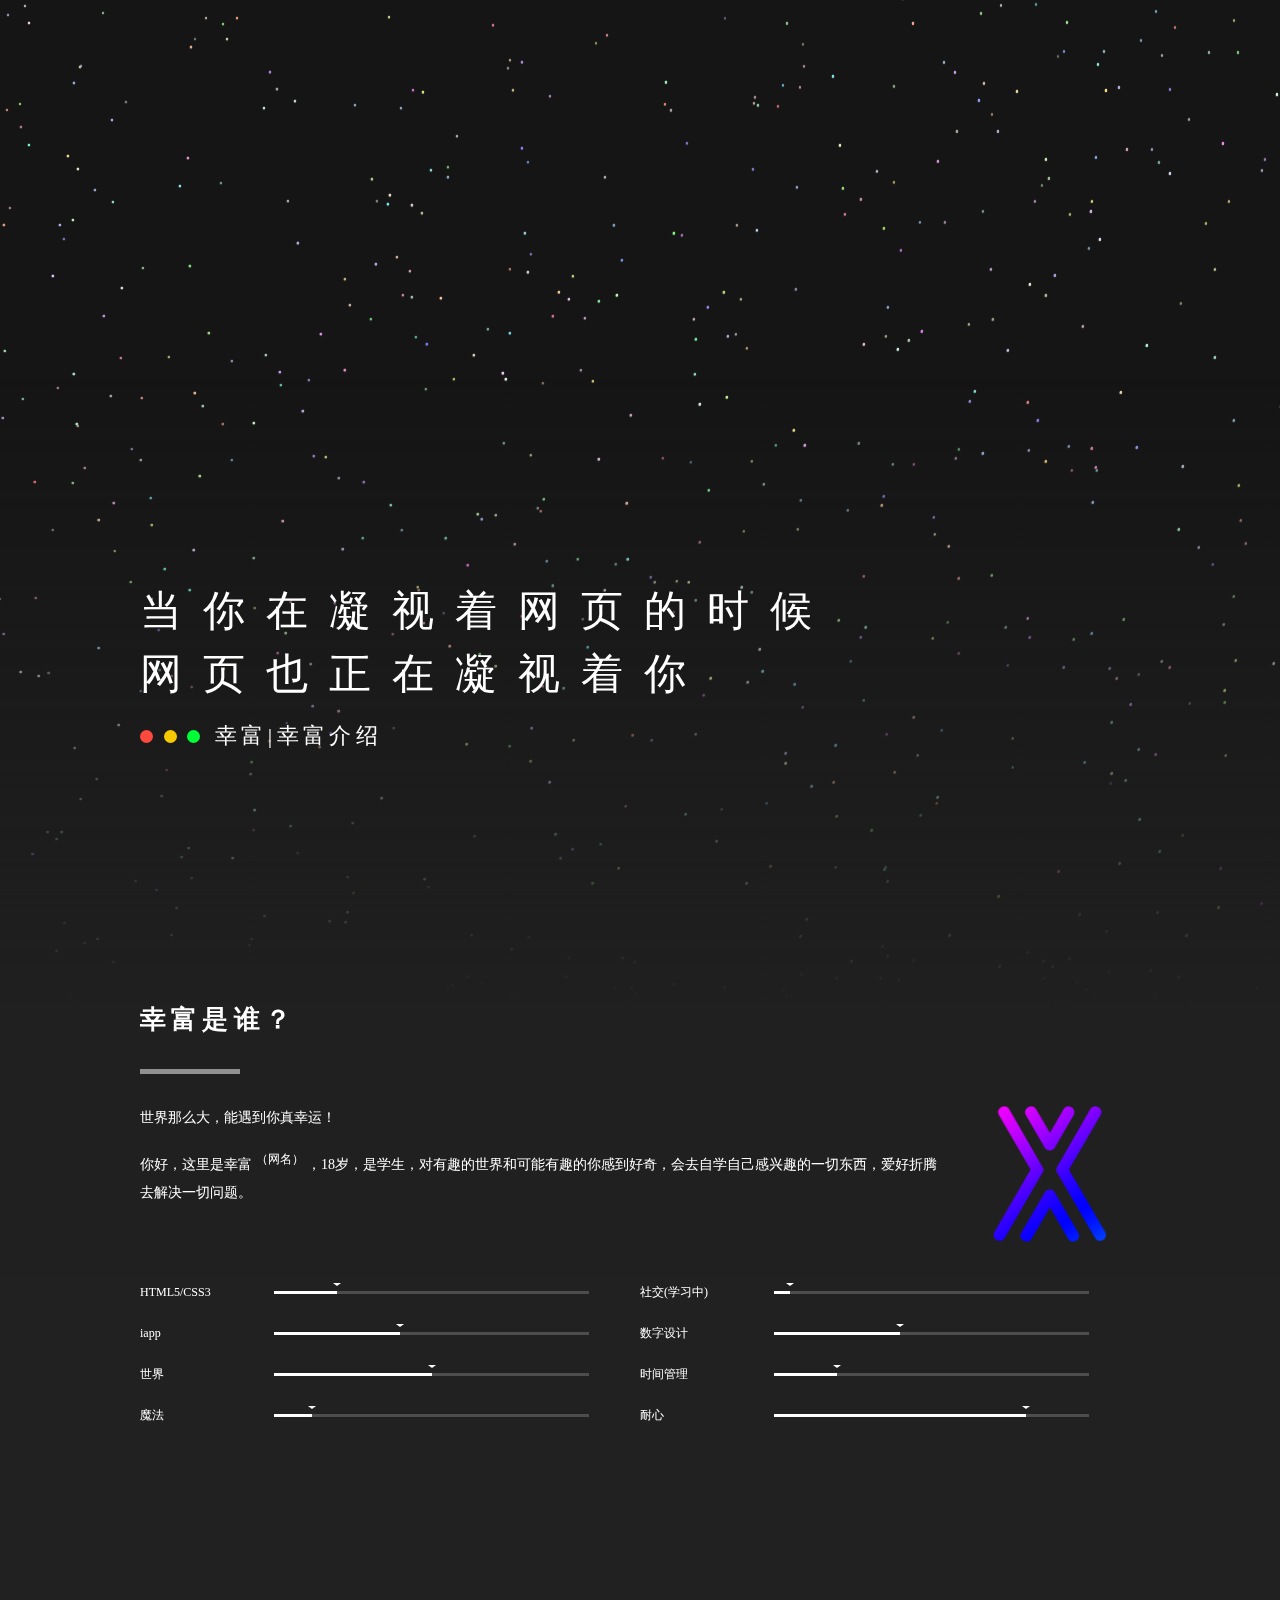
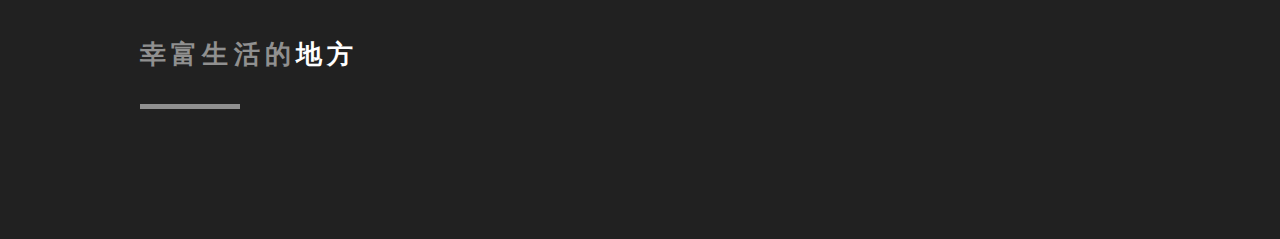
==== jieshao/index.html @ 244cc0b1 "Update index.html" ====
<!DOCTYPE html>
<html lang="en">
    <head>
        <meta charset="UTF-8"><meta http-equiv="X-UA-Compatible" content="IE=Edge">
        <meta name="viewport" id="viewport" content="width=device-width, initial-scale=1">
        <link rel="shortcut icon" type="image/x-icon" href="favicon.ico">
        <title>幸富|幸富介绍 - </title>
        <meta name="description" content="幸富的个人网站，期待与更多的人相遇！">
        <meta name="keywords" content="幸富 幸富网络 幸富科技 幸富网络工作室 zxi Nekotora   个人网站 博客  技术宅  动画 宅 宅文化"><link rel="apple-touch-icon-precomposed" href="images/avatar.bab2b7d4.jpeg">
        <link rel="stylesheet" type="text/css" href="css/h.9c69ed6c.css">
        <link rel="stylesheet" type="text/css" href="css/nekotora.99cf6f8c.css">
        <script async src="https://www.googletagmanager.com/gtag/js?id=UA-137340638-1"></script>
        <script>function a(){dataLayer.push(arguments)}window.dataLayer=window.dataLayer||[],a("js",new Date),a("config","UA-137340638-1");</script>
        </head>
        <body> 
        <nav> 
        <!--<a href="/index.html" class="active">幸富</a>-->
		<!--<a class="clip"></a> -->
  <!--      <a href="https://jq.qq.com/?_wv=1027&k=8EvvZ3CI">幸富线报群</a>-->
  <!--      <a class="clip"></a> -->
        </nav> 
          
          <body onContextMenu="alert('禁止查看源代码，您的行为已记录。'); return false" NOOP="if (window.event != null && window.event.button == 2) alert ('Thanks...');">
<body data-phone-cc-input="1">
<body><link href="css/toastr.css" rel="stylesheet">
<link href="css/style.css" rel="stylesheet">
<link href="css/toastr.min.css" rel="stylesheet">
<script src="js/toastr.min.js"></script>
<style>
 .toast-bottom-center {
  position: absolute;
  left: 30px;
  right:10px;
  top: 20px;
}
   </style>
   
        <div class="background"> 
        <canvas id="startrack"></canvas> 
        <div class="cover"></div> </div>
        <div class="main"> <div class="ch intro">
        <div class="container"> <div class="hello">
            <h1 id="slogan">思考中...</h1> 
            <h2> <div class="circle"> <span></span> <span></span> 
            <span></span> </div>幸富|幸富介绍</h2> </div> </div> </div> 
            <div class="ch about"> <div class="container"> 
            <h2 class="chtitle"> <span>幸富是谁？</span></h2> 
            <div class="clear"> <div class="introduct"> 
            <img class="avatar" src="images/zhaoxi.jpg"> <P>世界那么大，能遇到你真幸运！</p> 
            <p style="padding-bottom:1em;"></p> 
            <p>你好，这里是幸富 <sup>（网名）</sup> ，18岁，是学生，对有趣的世界和可能有趣的你感到好奇，会去自学自己感兴趣的一切东西，爱好折腾去解决一切问题。</p>
              <p style="padding-bottom:1em;"></p> 
<!--<p>正在尝试从事互联网相关工作，这条路我才刚刚迈开了我的第一步,
路上的坎一定会非常多，但在我眼里,没有什么问题是尝试不能解决的，如果有那就多尝试几次甚至上百次,
即使前方的路看似绝境，也要有硬生生给自己开出一条路的勇气。
</p>  -->
            <!--<p>希望能与你在比特之海的繁星之下相见！</p> -->
            <div class="chatbox">   <div class="line loading"> <span></span> 
            <span></span> <span></span> </div> </div> </div> 
            <ul class="skill clear"> <li> <p>HTML5/CSS3</p> 
            <div class="progress"> <div style="width:20%;"></div>
            <span>制作网站程度的能力</span> </div> </li> 
            <li> <p>社交(学习中)</p> 
            <div class="progress"> <div style="width:5%;"></div>
            <span>社交能力</span> 
            </div> </li> <li> <p>iapp</p>
            <div class="progress"> <div style="width:40%;"></div>
            <span>一款手机端开发工具</span> </div> </li> 
            <li> <p>数字设计</p>
            <div class="progress"> 
            <div style="width:40%;">
            </div><span>让自己舒服程度的能力</span> </div> </li> 
            <li> <p>世界</p> <div class="progress"> 
            <div style="width:50%;"></div>
            <span>观测世界程度的能力</span> </div> </li> 
            <li> <p>时间管理</p> <div class="progress"> 
            <div style="width:20%;"></div>
            <span>瞎折腾浪费时间最在行</span> </div> </li> 
            <li> <p>魔法</p> <div class="progress"> 
            <div style="width:12%;"></div>
            <span>和普通人相同</span> </div> </li> 
            <li> <p>耐心</p> 
            <div class="progress"> 
            <div style="width:80%;"></div>
            <span>做事情的耐心能力</span> 
            </div> 
            </li> 
            </ul> 
            </div>
            </div> 
            </div> 
            <div class="find ch"> <div class="container links">
                 <h2 class="chtitle">幸富生活的<span>地方</span></h2> 
                 <div class="clear col-3"> 
                 <!--<a href="http://120.77.207.119/" target="_blank"> -->
                 <!--<div class="item"> -->
                 <!--<div class="bg" style="background-color:#28a9e0"></div> -->
                 <!--<div class="inner"> <span>软件库</span> </div> </div> </a> -->
                 <!--<a href="/" target="_blank">-->
                 <!-- <div class="item"> <div class="bg" style="background-color:#28a9e0"></div> -->
                 <!--  <div class="inner"> <span>QQ交流群</span> </div> </div> </a> -->
                 <!--    <a href="/" target="_blank"> -->
                 <!--     <div class="item"> -->
                 <!--      <div class="bg" style="background-color:#28a9e0"></div>-->
                 <!--      <div class="inner"> <span>幸富导航</span> </div> </div> </a> </div> -->
                     <!-- <div class="clear"> -->
                     <!--  <a href="/" target="_blank">-->
                     <!--   <div class="item"> -->
                     <!--    <div class="bg" style="background-color:#28a9e0"></div> -->
                     <!--     <div class="inner"> <i class="icon-qq"></i> -->
                     <!--      <span>QQ</span> </div> </div> </a> -->
                     <!--       <a href="/" target="_blank">-->
                     <!--<div class="item"> <div class="bg" style="background-color:#28a9e0"></div> -->
                     <!--<div class="inner"> <i class="icon-mail"></i> <span>Mail</span> </div> </div> </a>-->
                     <!--<a href="https://www.x6d.com/" target="_blank"> -->
                     <!--<div class="item"> <div class="bg" style="background-color:#e6162d"></div>-->
                     <!--<div class="inner"> <i class="icon-weibo"></i> <span>Weibo</span> </div> </div> </a> -->
                     <!--<a href="/" target="_blank"> -->
                     <!--<div class="item"> <div class="bg" style="background-color:#f9a2a8"></div> -->
                     <!--<div class="inner"> <i class="icon-bilibili"></i> -->
                     <!--<span>Bilibili</span> </div> </div> </a> -->
                     <!--<a href="/" target="_blank"> -->
                     <!--<div class="item"> <div class="bg" style="background-color:#28a9e0"></div> -->
                     <!--<div class="inner"> <i class="icon-twitter"></i> <span>Twitter</span> </div> </div> </a> -->
                     <!--<a href="/" target="_blank">-->
                     <!--   <div class="item"> <div class="bg" style="background-color:#0f88eb"></div>-->
                     <!--    <div class="inner"> <i class="icon-zhihu"></i> -->
                     <!--     <span>知乎</span> </div> </div> </a> -->
                     <!--     <a href="/" target="_blank"> -->
                     <!--     <div class="item"> <div class="bg" style="background-color:#f09199"></div>-->
                     <!--     <div class="inner"> <i class="icon-bookmark"></i> <span>Bangumi</span> </div> </div> </a> <a href="http://music.163.com" target="_blank"> -->
                     <!--     <div class="item"> <div class="bg" style="background-color:#f12d35"></div>-->
                     <!--     <div class="inner"> <i class="icon-netease_music"></i> -->
                     <!--     <span>网易云音乐</span> </div> </div> </a> -->
                     <!--     <a href="https://github.com" target="_blank"> -->
                     <!--     <div class="item"> <div class="bg" style="background-color:#353535"></div> -->
                     <!--     <div class="inner"> <i class="icon-github"></i> <span>Github</span> </div> </div> </a> -->
                     <!--     <a href="https://www.x6k.com/" target="_blank"> <div class="item"> <div class="bg" style="background-color:#b600ff"></div> -->
                     <!--     <div class="inner"> <i class="icon-instagram"></i> <span>Instgram</span> </div> </div> </a> </div> </div> </div>-->
                          <!--<div class="gate ch"> <div class="container links"> -->
                          <!--<h2 class="chtitle">幸富的<span>邻居</span>们</h2> -->
                          <!--<div class="clear"> <a href="/" target="_blank"> -->
                          <!--<div class="item"> -->
                          <!--<div class="avatar"> <img src="images/micooz.bab73e68.jpeg"> </div>-->
                          <!--<div class="inner"> <h5>Micooz</h5> <p>可爱的男孩子XD</p> </div> </div> </a>-->
                          <!--<a href="/" target="_blank"> -->
                          <!--<div class="item akarin"> <div class="avatar"> <img src="images/lynn.a2e97198.jpeg"> </div> -->
                          <!--<div class="inner"> <h5><span style="opacity:.3">毫无存在感</span>的凌</h5> <p>可靠的魔法少年</p> </div> </div> </a> -->
                          <!--<a href="/" target="_blank"> -->
                          <!--<div class="item"> <div class="avatar"> <img src="images/totoro.28186699.jpeg"> </div> -->
                          <!--<div class="inner"> <h5>卜卜口</h5>-->
                          <!--<p>无处不在的美味卜卜</p> </div> </div> </a>-->
                          <!--<a href="/" target="_blank"> <div class="item"> -->
                          <!--<div class="avatar"> <img src="images/an.7db361fd.jpeg"> </div> -->
                          <!--<div class="inner"> <h5>三千院の暗</h5> <p>人生赢家小暗</p> </div> </div> </a> -->
                          <!--<a href="/" target="_blank"> -->
                          <!--<div class="item"> <div class="avatar"> <img src="images/sora.e0fce0ee.jpeg"> </div> -->
                          <!--<div class="inner"> <h5>妹空</h5> <p>草莓味的妹空酱</p> </div> </div> </a> -->
                          <!--<a href="/" target="_blank"> -->
                          <!--<div class="item"> <div class="avatar"> <img src="images/rakume.eb1a5fc1.jpeg"> </div>-->
                          <!--<div class="inner"> <h5>Rakume</h5> <p>消失在人群中的团长</p> </div> </div> </a>-->
                          <!--<a href="/" target="_blank"> -->
                          <!--<div class="item"> <div class="avatar"> <img src="images/almsev.2fa15777.jpeg"> </div> -->
                          <!--<div class="inner"> <h5>Almsev</h5> <p>消失的霖菓村村长</p> </div> </div> </a> -->
                          <!--<a href="/" target="_blank">-->
                          <!-- <div class="item"> <div class="avatar"> <img src="images/oott123.1f5d8fc3.jpeg"> </div>-->
                          <!--     <div class="inner"> <h5>Oott123</h5> <p>三三菊苣</p> </div> </div> </a> -->
                          <!--     <a href="/" target="_blank"> -->
                          <!--     <div class="item"> <div class="avatar"> <img src="images/digua.51605f1e.jpeg"> </div>-->
                          <!--     <div class="inner"> <h5>地瓜</h5> <p>烤的热乎乎的地瓜</p> </div> </div> </a> -->
                          <!--     <a href="/" target="_blank">-->
                          <!--      <div class="item"> <div class="avatar"> <img src="images/ybusad.8c3014a7.jpeg"> </div> -->
                          <!--      <div class="inner"> <h5>孙天骁</h5> <p>孙天骁的个人网站</p> </div> </div> </a> -->
                          <!--      <a href="/" target="_blank"> -->
                          <!--      <div class="item"> <div class="avatar"> <img src="images/cenegd.986634e6.jpeg"> </div> -->
                          <!--      <div class="inner"> <h5>亓一超</h5> <p>cenegd</p> </div> </div> </a>-->
                          <!--       <a href="/" target="_blank"> <div class="item"> -->
                          <!--       <div class="avatar"> <img src="images/dante.223316a8.jpeg"> </div> -->
                          <!--       <div class="inner"> <h5>Dante</h5> <p>cfan菊苣</p> </div> </div> </a> -->
                          <!--       <a href="/" target="_blank"> -->
                          <!--       <div class="item"> <div class="avatar"> <img src="images/starryvoid.04549413.jpeg"> </div>-->
                          <!--       <div class="inner"> <h5>Starryvoid</h5> <p>繁星天</p> </div> </div> </a> -->
                          <!--       <a href="/" target="_blank"> -->
                          <!--       <div class="item"> <div class="avatar"> <img src="images/sylingd.eee1bccb.jpeg"> </div>-->
                          <!--       <div class="inner"> <h5>泷涯</h5> <p>坠吼的膜法师</p> </div> </div> </a> -->
                          <!--       <a href="/" target="_blank">-->
                          <!--           <div class="item"> <div class="avatar"> <img src="images/jipai.664f7e17.jpeg"> </div>-->
                          <!--           <div class="inner"> <h5>鸡排</h5> <p>好次的鸡排</p> </div> </div> </a>-->
                          <!--           <a href="/" target="_blank"> -->
                          <!--           <div class="item"> <div class="avatar"> <img src="images/shellv.0d75f3b7.jpeg"> </div> -->
                          <!--           <div class="inner"> <h5>电磁泡ShellV</h5> <p>泡！泡泡泡！</p> </div> </div> </a>-->
                          <!--           <a href="/" target="_blank"> -->
                          <!--           <div class="item"> <div class="avatar"> <img src="images/tcdw.7a6c64d6.jpeg"> </div>-->
                          <!--           <div class="inner"> <h5>吐槽大王</h5> <p>好耶，是tcdw!</p> </div> </div> </a> -->
                          <!--           <a href="/" target="_blank"> -->
                          <!--           <div class="item"> <div class="avatar"> <img src="images/jackworks.9547e7e9.jpeg"> </div> -->
                          <!--           <div class="inner"> <h5>光棱</h5> <p>JackWorks 暂时离开了</p> </div> </div> </a> -->
                          <!--           <a href="/" target="_blank"> -->
                          <!--           <div class="item"> <div class="avatar"> <img src="images/touka.3faff3bd.jpeg"> </div> -->
                          <!--           <div class="inner"> <h5>洛城东华</h5> <p>世界另一端的无证网管</p> </div> </div> </a>-->
                          <!--           <a href="/" target="_blank"> -->
                          <!--           <div class="item"> <div class="avatar"> <img src="images/blingwang.39cdf894.jpeg"> </div>-->
                          <!--           <div class="inner"> <h5>派兹的小站</h5> <p>银不了，尽梨了</p> </div> </div> </a> -->
                          <!--           <a href="/" target="_blank"> -->
                          <!--           <div class="item"> <div class="avatar"> <img src="images/kano.615da452.jpeg"> </div> -->
                          <!--           <div class="inner"> <h5>神楽坂の猫</h5> <p>是卡諾和鵯凪，蹭蹭</p> </div> </div> </a> -->
                          <!--           <a href="/" target="_blank"> -->
                          <!--           <div class="item"> <div class="avatar"> <img src="images/yunyou.89774c37.jpeg"> </div> -->
                          <!--           <div class="inner"> <h5>云游君</h5> <p>云游君的小站</p> </div> </div> </a> -->
                          <!--           <a href="/" target="_blank"> -->
                          <!--           <div class="item"> <div class="avatar"> <img src="images/minamion.8803b164.jpeg"> </div> -->
                          <!--           <div class="inner"> <h5>神楽坂南音</h5> <p>*好* 是南音</p> </div> </div> </a> </div> -->
                          <!--           </div> </a> </div></div> </div>-->
<!--                  <div class="footer ch"> <div class="container"> <h3></h3> <p>蘑菇森林的尽头，新世界的起点</p> 
                 <p class="c"><a href="/">Say hello to me @ </a></p> 
                  </div>  -->
                 </div>
                </div>
              <script src="js/page.3a0791a3.js"></script> 
           <script type="text/javascript" src="js/stats.js" charset="UTF-8">
       </script>
         
  <audio autoplay>
	    <source src="https://api.uomg.com/api/rand.music?mid=7418259811" type="audio/mpeg">
 </audio>
  
    </body>
</html>
---- jieshao/css/h.9c69ed6c.css ----
*{padding:0;margin:0;transition-timing-function:cubic-bezier(.19,1,.22,1)}body,html{font-family:Microsoft YaHei;-webkit-font-smoothing:antialiased;color:#fff;line-height:1.5;min-width:1150px;background-color:#212121;font-size:14px;overflow-x:hidden}.intro{position:relative}.clear:after{content:"";display:block;height:0;visibility:hidden;clear:both}.chatbox>.line{display:none}#startrack{height:140%;width:100%}.background.fixed{position:fixed;top:-60%}.background{position:absolute;top:0;left:0;width:100vw;height:100vh}.background .cover{position:absolute;bottom:-42%;left:0;height:100%;width:100%;background:linear-gradient(0deg,#202020 30%,rgba(32,32,32,0))}@keyframes bg{0%{transform:rotate(0deg);border-radius:0}50%{transform:rotate(180deg);border-radius:0}to{transform:rotate(1turn);border-radius:0}}@-webkit-keyframes bg{0%{transform:rotate(0deg);border-radius:0}50%{transform:rotate(180deg);border-radius:0}to{transform:rotate(1turn);border-radius:0}}@-ms-keyframes bg{0%{transform:rotate(0deg);border-radius:0}50%{transform:rotate(180deg);border-radius:0}to{transform:rotate(1turn);border-radius:0}}@-moz-keyframes bg{0%{transform:rotate(0deg);border-radius:0}50%{transform:rotate(180deg);border-radius:0}to{transform:rotate(1turn);border-radius:0}}nav{position:fixed;left:20px;bottom:0;z-index:2333;transform:rotate(-90deg) translateZ(0);transform-origin:0 0;transition:all .3s ease-out;vertical-align:middle;font-family:Roboto,Tahoma,Consolas,Microsoft YaHei}nav a.clip{height:3px;width:3px;background:#fff;border-radius:100%}nav a{display:inline-block;font-size:13px;color:#fff;text-decoration:none;margin:0 10px;opacity:.4;transition:all .3s;vertical-align:middle}nav a.time{opacity:1}nav a.active,nav a:hover{text-decoration:underline;opacity:1}.ch{width:100%;padding:80px 0;animation:fadedown 1s cubic-bezier(.19,1,.22,1);-webkit-animation:fadedown 1s cubic-bezier(.19,1,.22,1);-ms-animation:fadedown 1s cubic-bezier(.19,1,.22,1);-moz-animation:fadedown 1s cubic-bezier(.19,1,.22,1)}.ch h2.chtitle{padding-bottom:30px;font-size:26px;letter-spacing:.2em;color:hsla(0,0%,100%,.5)}.ch h2.chtitle span{color:#fff}.ch h2.chtitle:after{content:"";display:block;width:10%;height:5px;background-color:hsla(0,0%,100%,.5);margin-top:30px}@keyframes fadedown{0%{opacity:0;transform:translateY(-50px)}to{opacity:1;transform:translateY(0)}}@-webkit-keyframes fadedown{0%{opacity:0;transform:translateY(-50px)}to{opacity:1;transform:translateY(0)}}@-ms-keyframes fadedown{0%{opacity:0;transform:translateY(-50px)}to{opacity:1;transform:translateY(0)}}@-moz-keyframes fadedown{0%{opacity:0;transform:translateY(-50px)}to{opacity:1;transform:translateY(0)}}.container{position:relative;width:1000px;margin:0 auto;height:100%;padding:20px 0}.intro{color:#fff;height:100vh;padding:0}.intro .container{animation:fadedown 3.5s cubic-bezier(.19,1,.22,1);-webkit-animation:fadedown 3.5s cubic-bezier(.19,1,.22,1);-ms-animation:fadedown 3.5s cubic-bezier(.19,1,.22,1);-moz-animation:fadedown 3.5s cubic-bezier(.19,1,.22,1)}.hello{position:absolute;bottom:20%;left:0}.hello h1,.hello h2{font-weight:400;font-size:22px;line-height:1.5em;letter-spacing:.2em}.hello h1{font-size:42px;letter-spacing:.5em}.hello h2{padding-top:.6em}.hello .circle{float:left;margin-right:10px;letter-spacing:0}.hello .circle span{display:inline-block;width:13px;height:13px;background-color:#fff;border-radius:100%;margin-right:5px}.hello .circle span:first-child{background-color:#ff493f}.hello .circle span:nth-child(2){background-color:#f7c900}.hello .circle span:nth-child(3){background-color:#00ff37}.about .introduct{line-height:2em}.about .introduct img.avatar{float:right;width:140px;margin-left:40px;margin-right:20px;border-radius:10%}.about ul.skill{margin-top:50px}.about ul.skill li{list-style:none;padding:10px 0;width:45%;float:left;margin-right:5%}.about ul.skill li p{display:inline-block;width:26%;margin-right:3%;font-size:12px}.about ul.skill li .progress{display:inline-block;width:70%;height:3px;background-color:hsla(0,0%,100%,.2);vertical-align:middle}.about ul.skill li .progress span{font-size:12px;color:hsla(0,0%,100%,.4);opacity:0;position:relative;top:-5px;letter-spacing:.5em;transition:all .3s}.about ul.skill li:hover .progress span{opacity:1;top:0}.about ul.skill li .progress div{background-color:#fff;height:3px;position:relative}ul.skill li .progress div{animation:progressin 7s;-webkit-animation:progressin 7s;-ms-animation:progressin 7s;-moz-animation:progressin 7s}@keyframes progressin{0%{width:0}}@-webkit-keyframes progressin{0%{width:0}}@-ms-keyframes progressin{0%{width:0}}@-moz-keyframes progressin{0%{width:0}}.about ul.skill li .progress div:after{content:"";display:inline-block;position:absolute;right:-4px;top:-8px;width:0;height:0;border-left:4px solid transparent;border-right:4px solid transparent;border-top:3px solid #fff}.links a{color:#fff;text-decoration:none}.find .links .item{position:relative;width:17.6%;height:80px;line-height:80px;margin:10px 1.2%;padding:5px 0;text-align:center;float:left;transition:all .2s;opacity:.9}.find .links .item:hover{opacity:1;transform:translateY(-10px);-webkit-animation:index-link-active 1s cubic-bezier(.315,.605,.375,.925) forwards}.find .links .item .inner{position:relative;z-index:5}.find .links .item .bg{position:absolute;bottom:0;left:0;width:100%;height:1.8%;z-index:0;transition:all .15s}.find .links .item:hover .bg{height:100%;width:100%;border-radius:5px;box-shadow:0 3px 20px rgba(0,0,0,.28)}.find .links .item i{font-size:20px}.find .links .item span{display:inline-block;width:100px}.find .links .col-3 .item{width:30.93%;margin:10px 1.2%}.gate .links .item{margin:5px 0;padding:15px 1.5%;float:left;width:22%;height:60px;transition:all .2s;opacity:.85}.gate .links .item.akarin{opacity:.58}.gate .links .item:hover{opacity:1;border-radius:5px;background-color:hsla(0,0%,100%,.25);transform:translateY(-5px);box-shadow:0 3px 20px rgba(0,0,0,.28);-webkit-animation:index-link-active 1s cubic-bezier(.315,.605,.375,.925) forwards}.gate .links .item .avatar{float:left;height:60px;line-height:60px;width:60px;border-radius:100%;text-align:center;margin-right:15px;background-color:#353535;overflow:hidden}.gate .links .item .avatar i{font-size:24px}.gate .links .item .avatar img{height:60px;max-width:60px;border-radius:100%}.gate .links .item .inner{padding:6px}.gate .links .item .inner h5{font-weight:400;font-size:17px}.gate .links .item .inner p{font-size:13px;color:hsla(0,0%,100%,.6)}.footer{text-align:center}.footer a{color:inherit;text-decoration:none}.footer a:hover{text-decoration:underline}.footer h3{font-weight:400;font-size:20px;letter-spacing:.8em;margin:6px 0}.footer p{font-size:12px;letter-spacing:1em;opacity:.3}.footer p.c{margin-top:20px;letter-spacing:.1em}.chatbox .line{margin:40px 0}.chatbox .line p{margin:10px 0}.chatbox .question a{display:inline-block;background-color:hsla(0,0%,100%,.3);border-radius:10px 10px 10px 0;font-size:12px;padding:0 10px;margin-right:10px;cursor:pointer;opacity:.8;transform:translateY(0);transition:all .2s}.chatbox .question a:hover{opacity:1;transform:translateY(-2px);-webkit-animation:index-link-active 1s cubic-bezier(.315,.605,.375,.925) forwards}.chatbox .question.disable a{opacity:.3}.chatbox .question.disable a.selected{opacity:.9}.chatbox .question a.error{opacity:.3;animation:error .2s ease-in-out}.chatbox .loading span{display:inline-block;height:10px;width:10px;border-radius:100%;background-color:#fff;margin-right:5px;animation:loading-point 1.4s ease-in-out infinite both}.chatbox .loading span:first-child{animation-delay:.2s}.chatbox .loading span:nth-child(2){animation-delay:.4s}.chatbox .loading span:nth-child(3){animation-delay:.6s}@keyframes loading-point{0%{opacity:.8}50%{opacity:.25}to{opacity:1}}@keyframes error{0%{transform:translateX(0)}25%{transform:translateX(-2px)}50%{transform:translateX(0)}75%{transform:translateX(2px)}to{transform:translateX(0)}}@keyframes index-link-active{0%{transform:perspective(1600px) rotateX(0) rotateY(0) translateZ(0)}16%{transform:perspective(1600px) rotateX(10deg) rotateY(5deg) translateZ(32px)}to{transform:perspective(1600px) rotateX(0) rotateY(0) translateZ(65px)}}@media screen and (min-width:1400px){.container{width:70%}nav a{font-size:18px}}@media screen and (max-width:700px){body,html{min-width:0}.container{width:auto;margin:0 5%}div.el span{display:block;width:60%;left:0;top:75px;margin:-40% auto 0}nav{padding:15px 5%;overflow:auto;font-size:13px;left:0;top:inherit;bottom:0;transform:rotate(0deg) translateZ(0);transform-origin:0 100%;white-space:nowrap;width:90%;background:-webkit-linear-gradient(180deg,transparent,rgba(0,0,0,.8));background:linear-gradient(180deg,transparent,rgba(0,0,0,.8))}.ch{padding:40px 0}.hello{width:90%;padding:5%;text-align:center;bottom:50%}.hello .circle{float:none;margin-right:0}.hello h2{padding-top:0}.hello h1,.hello h2{font-weight:400;font-size:14px}.hello .circle{padding:20px}.hello .circle span{margin:0 5px;width:10px;height:10px}.hello h1{font-size:26px}.about .introduct img.avatar{float:none;margin-left:0;margin-right:0;width:100px}.about .introduct,.about .skill{float:none;width:auto}.about .skill{padding-top:40px}.about ul.skill li{width:100%}.find .links .item,.gate .links .item{width:46%;height:auto;padding:5px 0;margin:10px 2%}.find .links .item{height:60px;line-height:60px;font-size:13px}.gate .links .item .avatar{height:40px;line-height:40px;width:40px}.gate .links .item .avatar img{height:40px;max-width:40px}.gate .links .item .inner{padding:0}.gate .links .item .inner h5{font-size:15px}.gate .links .item .inner h5,.gate .links .item .inner p{white-space:nowrap;text-overflow:ellipsis;overflow:hidden}.footer{padding-bottom:100px}.footer h3,.footer p{letter-spacing:.2em}}
/*# sourceMappingURL=/h.9c69ed6c.css.map */
---- jieshao/css/nekotora.99cf6f8c.css ----
@font-face{font-family:nekotora;src:url(../fonts/nekotora.54f9b137.eot);src:url(../fonts/nekotora.54f9b137.eot#iefix) format("embedded-opentype"),url(../fonts/nekotora.4ea5ebe6.woff2) format("woff2"),url(../fonts/nekotora.9106c612.woff) format("woff"),url(../fonts/nekotora.28169ea4.ttf) format("truetype"),url(../images/nekotora.33032896.svg#nekotora) format("svg");font-weight:400;font-style:normal}[class*=" icon-"]:before,[class^=icon-]:before{font-family:nekotora;font-style:normal;font-weight:400;speak:none;display:inline-block;text-decoration:inherit;width:1em;margin-right:.2em;text-align:center;font-variant:normal;text-transform:none;line-height:1em;margin-left:.2em;-webkit-font-smoothing:antialiased;-moz-osx-font-smoothing:grayscale}.icon-search:before{content:"\e800"}.icon-info:before{content:"\e801"}.icon-comment:before{content:"\e802"}.icon-v2ex:before{content:"\e803"}.icon-zhihu:before{content:"\e804"}.icon-bilibili:before{content:"\e805"}.icon-netease_music:before{content:"\e806"}.icon-tencent_qzone:before{content:"\e807"}.icon-mail:before{content:"\e808"}.icon-bookmark:before{content:"\e809"}.icon-link:before{content:"\e80a"}.icon-twitter:before{content:"\f099"}.icon-gplus:before{content:"\f0d5"}.icon-github:before{content:"\f113"}.icon-unlink:before{content:"\f127"}.icon-instagram:before{content:"\f16d"}.icon-weibo:before{content:"\f18a"}.icon-qq:before{content:"\f1d6"}
/*# sourceMappingURL=/nekotora.99cf6f8c.css.map */
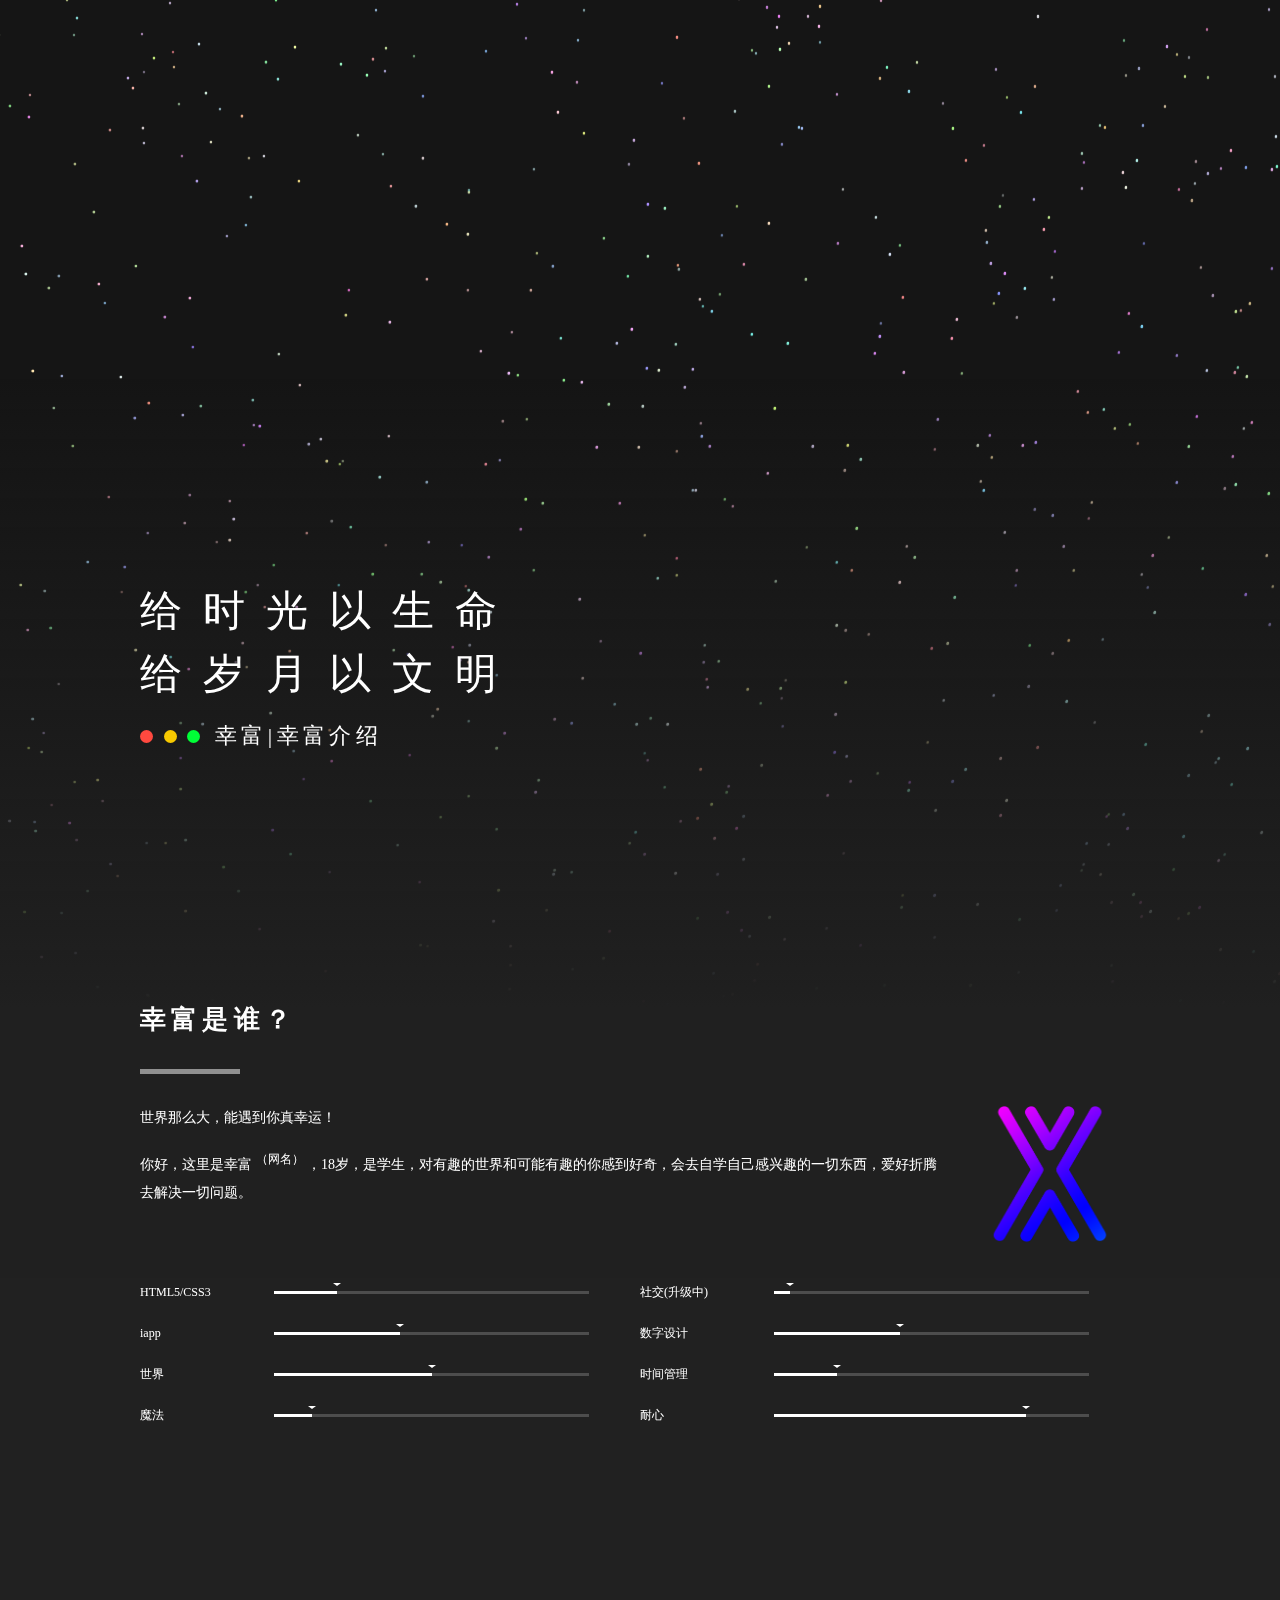
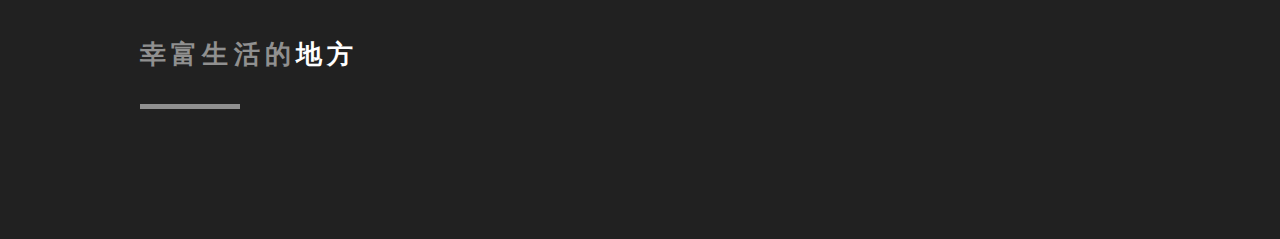
==== commit f86e5bd3: "Update index.html" ====
--- a/jieshao/index.html
+++ b/jieshao/index.html
@@ -60,7 +60,7 @@
             <ul class="skill clear"> <li> <p>HTML5/CSS3</p> 
             <div class="progress"> <div style="width:20%;"></div>
             <span>制作网站程度的能力</span> </div> </li> 
-            <li> <p>社交(学习中)</p> 
+            <li> <p>社交(升级中)</p> 
             <div class="progress"> <div style="width:5%;"></div>
             <span>社交能力</span> 
             </div> </li> <li> <p>iapp</p>
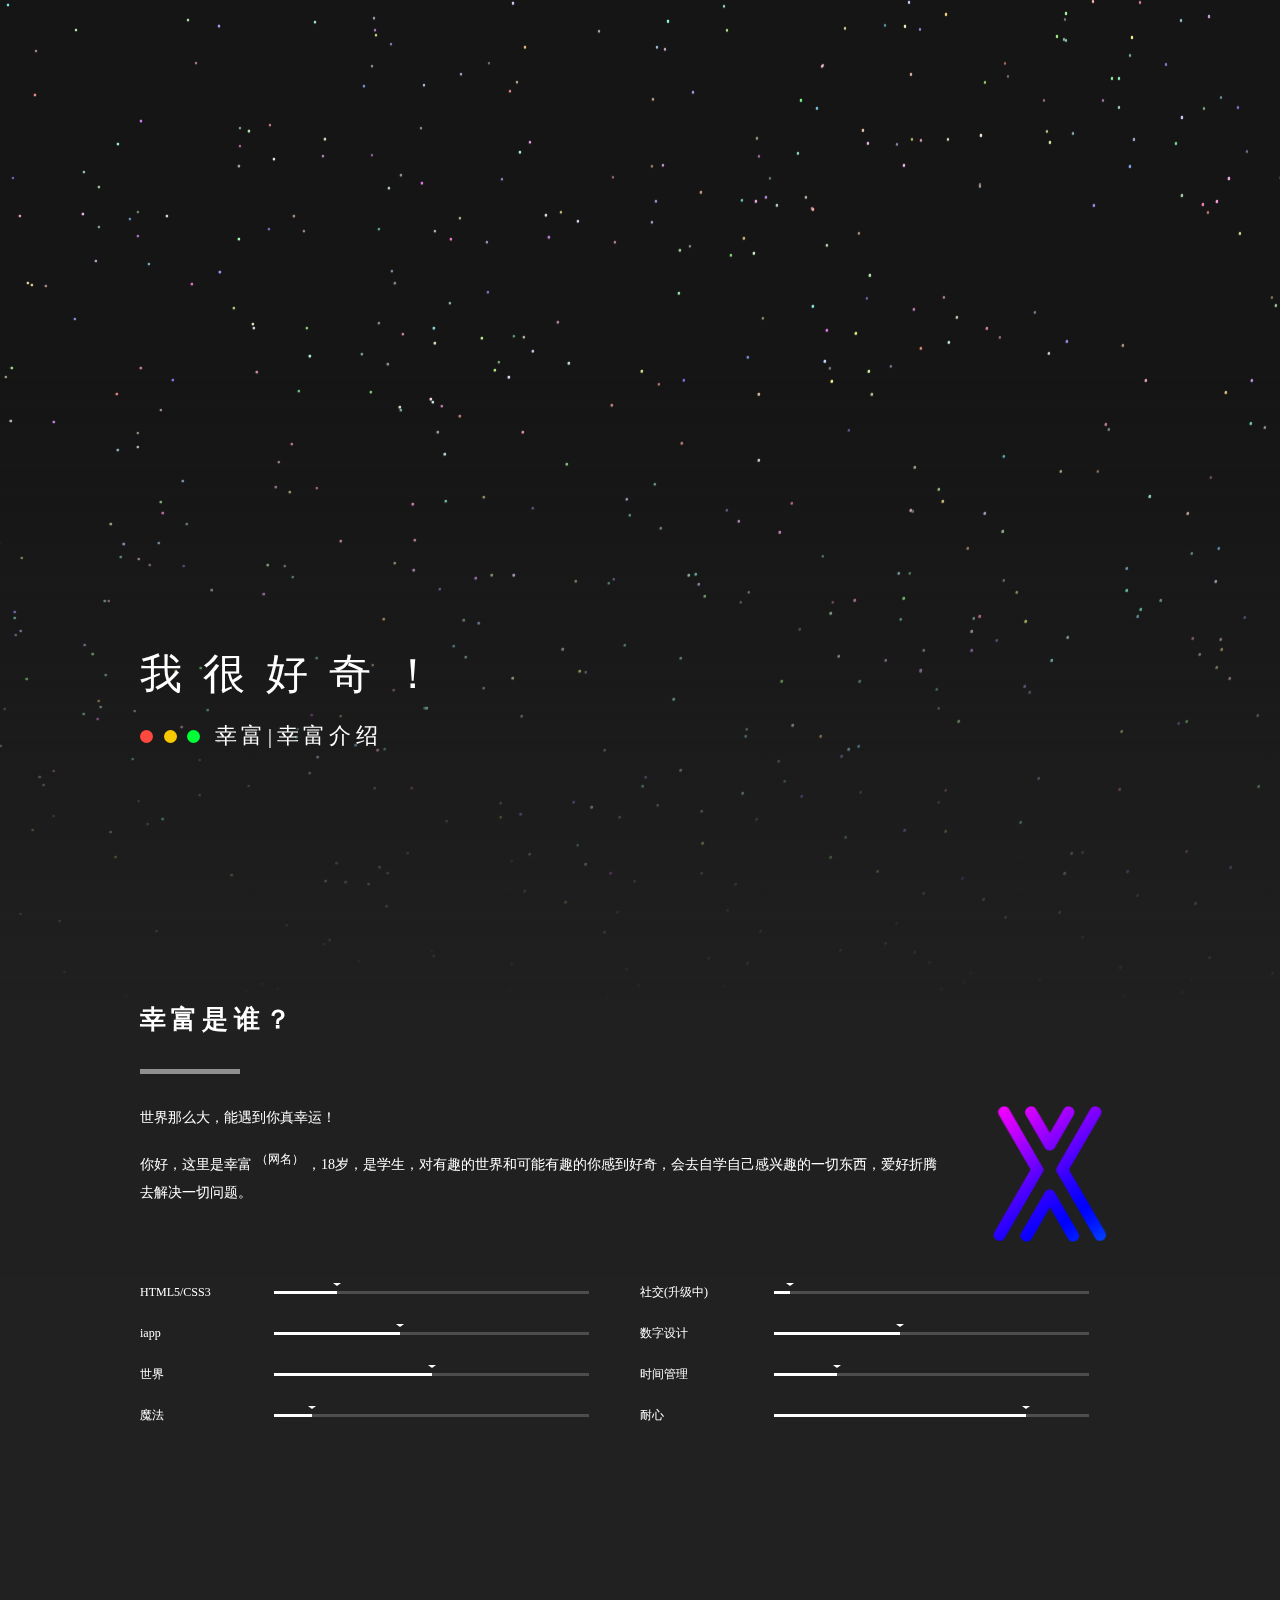
==== commit dba02a50: "Update index.html" ====
--- a/jieshao/index.html
+++ b/jieshao/index.html
@@ -90,8 +90,8 @@
             </div> 
             </div> 
             <div class="find ch"> <div class="container links">
-                 <h2 class="chtitle">幸富生活的<span>地方</span></h2> 
-                 <div class="clear col-3"> 
+                <!-- <h2 class="chtitle">幸富生活的<span>地方</span></h2>  -->
+                <!-- <div class="clear col-3">  -->
                  <!--<a href="http://120.77.207.119/" target="_blank"> -->
                  <!--<div class="item"> -->
                  <!--<div class="bg" style="background-color:#28a9e0"></div> -->
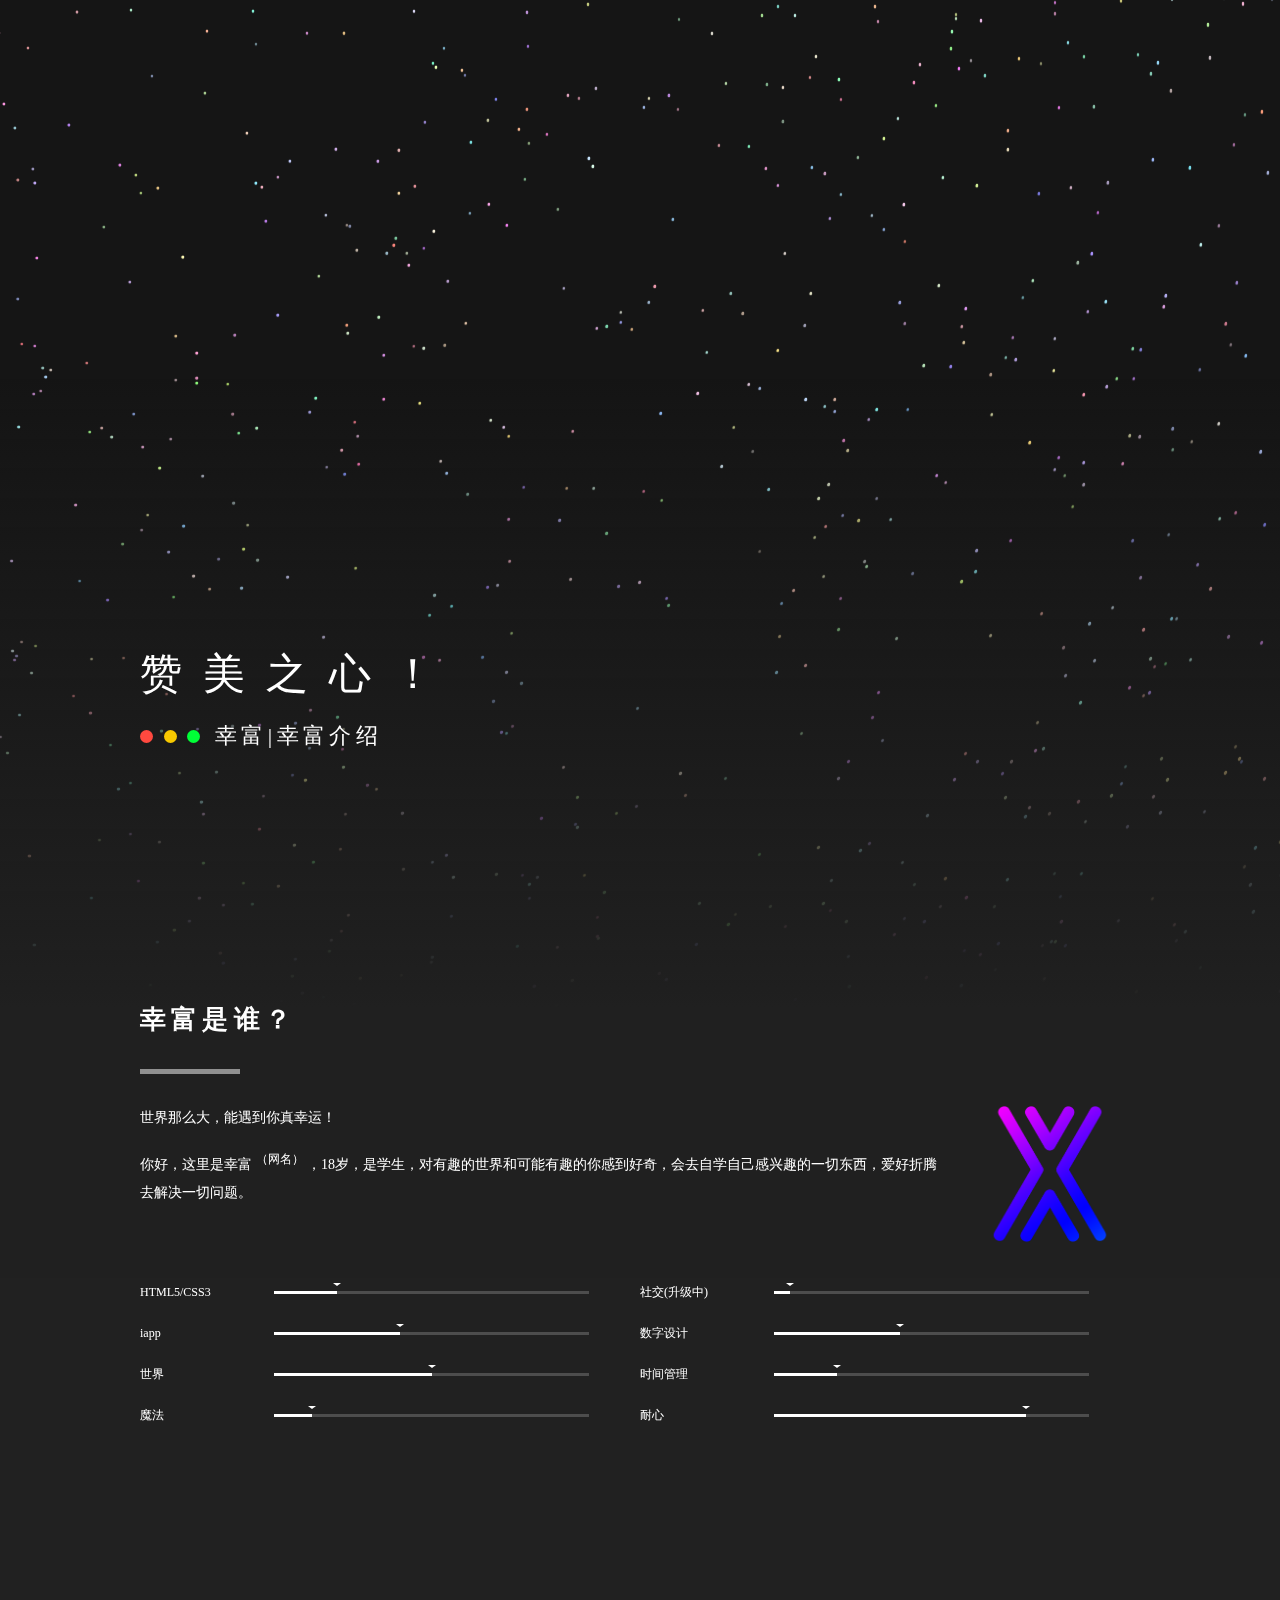
==== commit c5ffbb18: "Update index.html" ====
--- a/jieshao/index.html
+++ b/jieshao/index.html
@@ -4,9 +4,9 @@
         <meta charset="UTF-8"><meta http-equiv="X-UA-Compatible" content="IE=Edge">
         <meta name="viewport" id="viewport" content="width=device-width, initial-scale=1">
         <link rel="shortcut icon" type="image/x-icon" href="favicon.ico">
-        <title>幸富|幸富介绍 - </title>
+        <title>幸富|幸富介绍 </title>
         <meta name="description" content="幸富的个人网站，期待与更多的人相遇！">
-        <meta name="keywords" content="幸富 幸富网络 幸富科技 幸富网络工作室 zxi Nekotora   个人网站 博客  技术宅  动画 宅 宅文化"><link rel="apple-touch-icon-precomposed" href="images/avatar.bab2b7d4.jpeg">
+        <meta name="keywords" content="幸富 幸富科技 幸富网络 个人网站"><link rel="apple-touch-icon-precomposed" href="images/avatar.bab2b7d4.jpeg">
         <link rel="stylesheet" type="text/css" href="css/h.9c69ed6c.css">
         <link rel="stylesheet" type="text/css" href="css/nekotora.99cf6f8c.css">
         <script async src="https://www.googletagmanager.com/gtag/js?id=UA-137340638-1"></script>
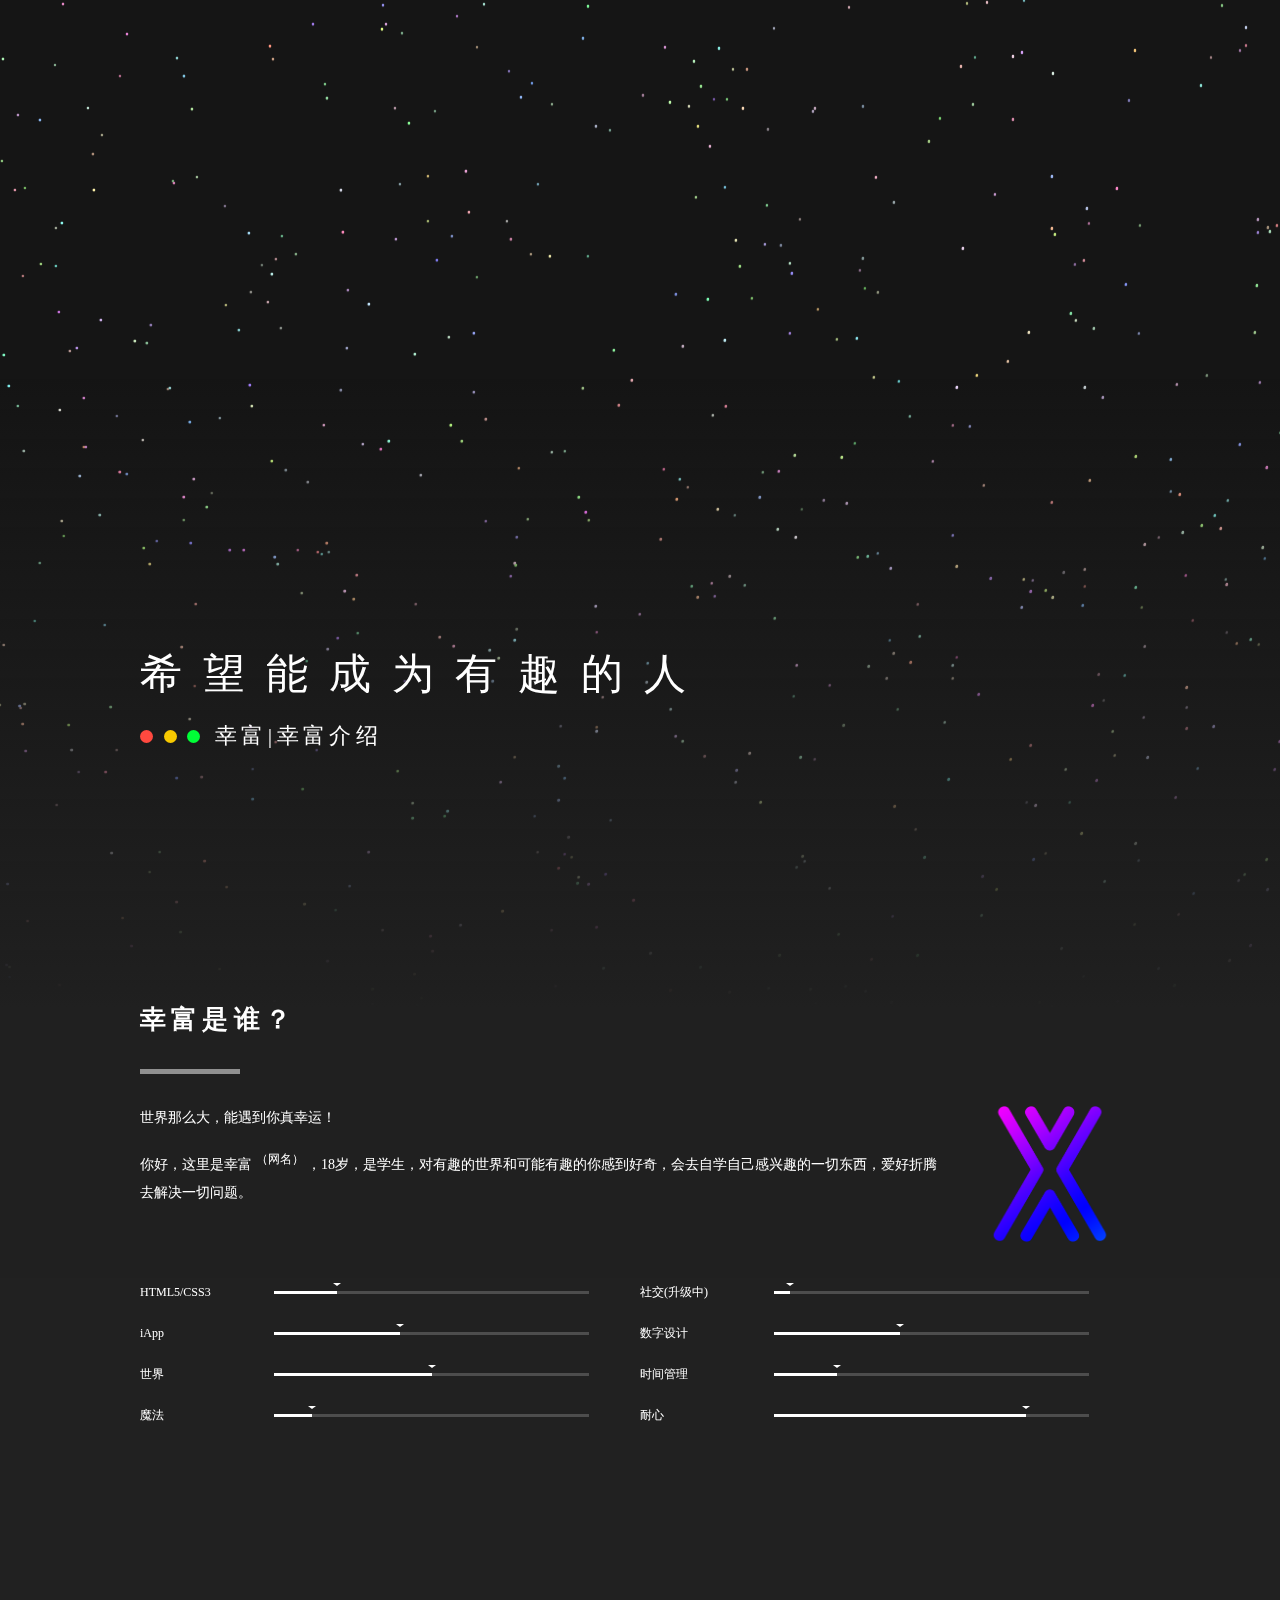
==== commit dd28f409: "Update index.html" ====
--- a/jieshao/index.html
+++ b/jieshao/index.html
@@ -62,8 +62,8 @@
             <span>制作网站程度的能力</span> </div> </li> 
             <li> <p>社交(升级中)</p> 
             <div class="progress"> <div style="width:5%;"></div>
-            <span>社交能力</span> 
-            </div> </li> <li> <p>iapp</p>
+            <span>不该说的时候不说，该说的时候也不说</span> 
+            </div> </li> <li> <p>iApp</p>
             <div class="progress"> <div style="width:40%;"></div>
             <span>一款手机端开发工具</span> </div> </li> 
             <li> <p>数字设计</p>
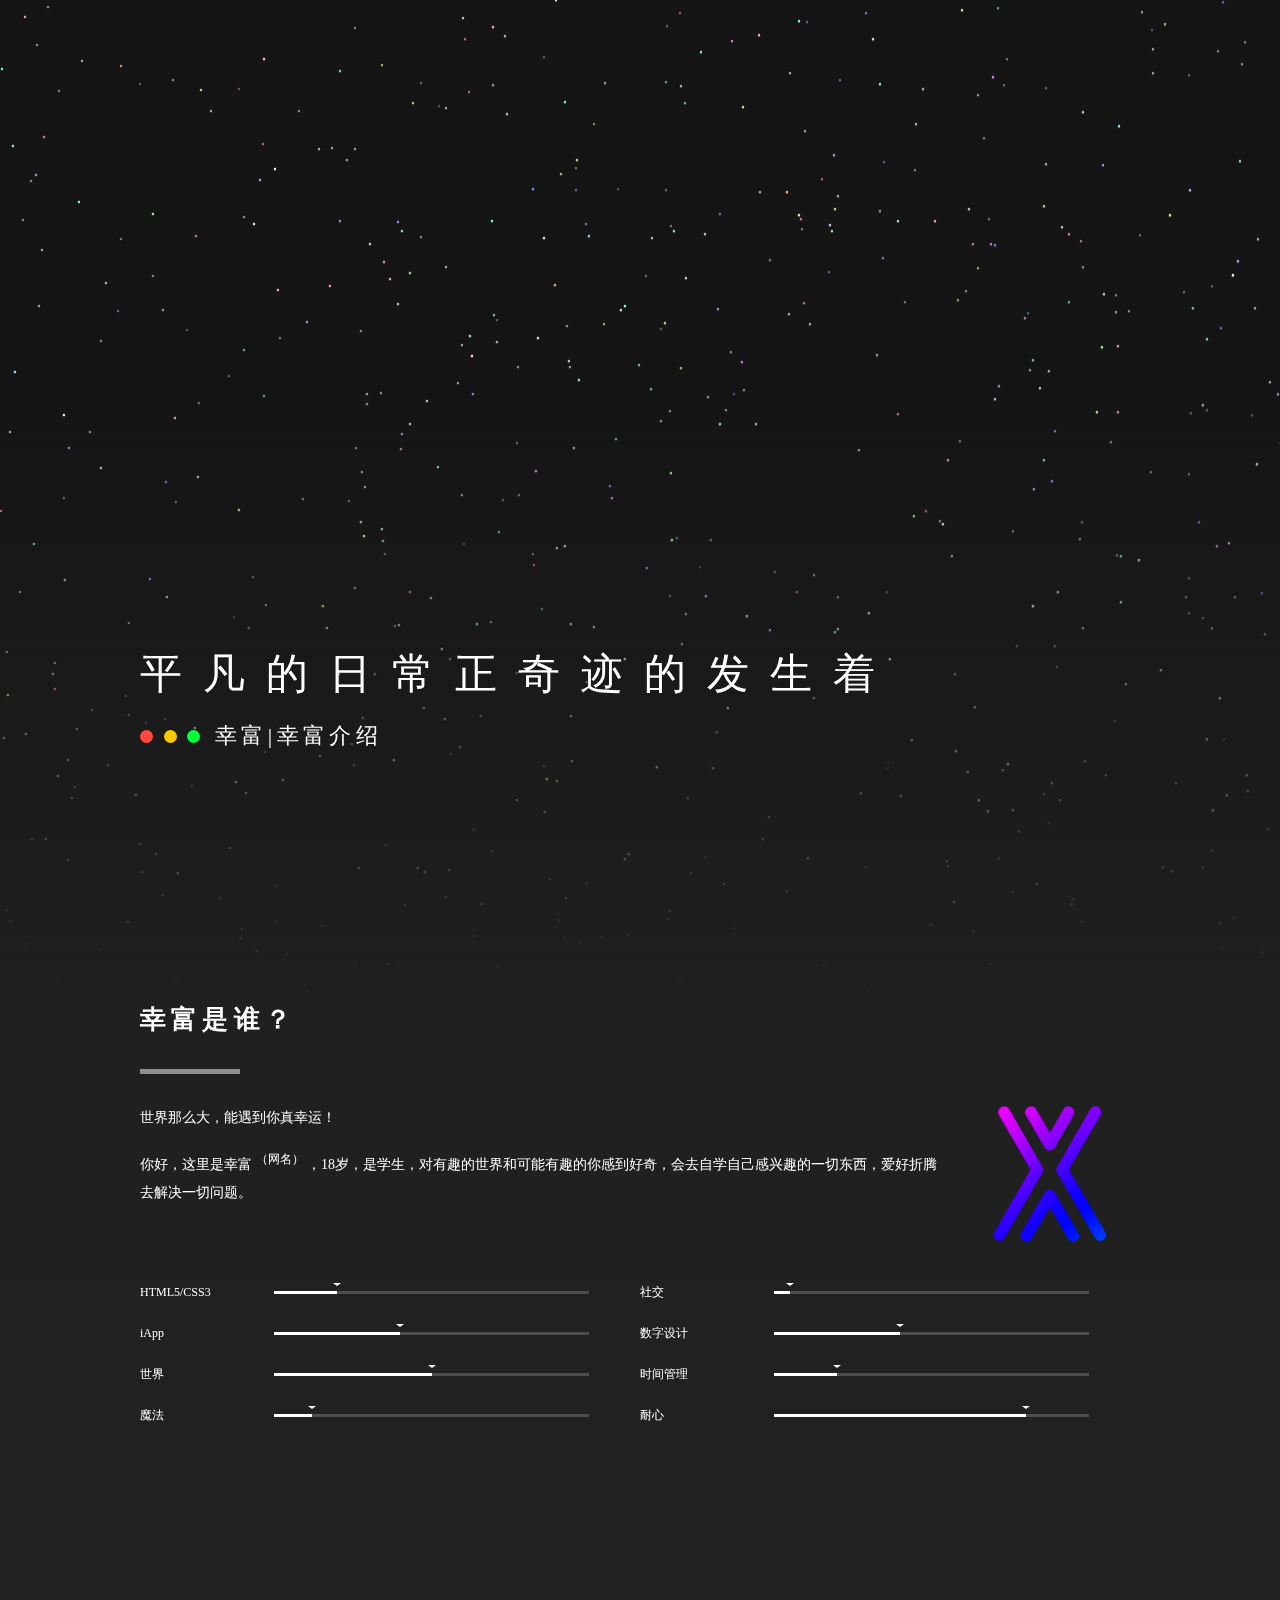
==== commit 69fb847c: "Update index.html" ====
--- a/jieshao/index.html
+++ b/jieshao/index.html
@@ -60,9 +60,9 @@
             <ul class="skill clear"> <li> <p>HTML5/CSS3</p> 
             <div class="progress"> <div style="width:20%;"></div>
             <span>制作网站程度的能力</span> </div> </li> 
-            <li> <p>社交(升级中)</p> 
+            <li> <p>社交</p> 
             <div class="progress"> <div style="width:5%;"></div>
-            <span>不该说的时候不说，该说的时候也不说</span> 
+            <span>【静态】</span> 
             </div> </li> <li> <p>iApp</p>
             <div class="progress"> <div style="width:40%;"></div>
             <span>一款手机端开发工具</span> </div> </li> 
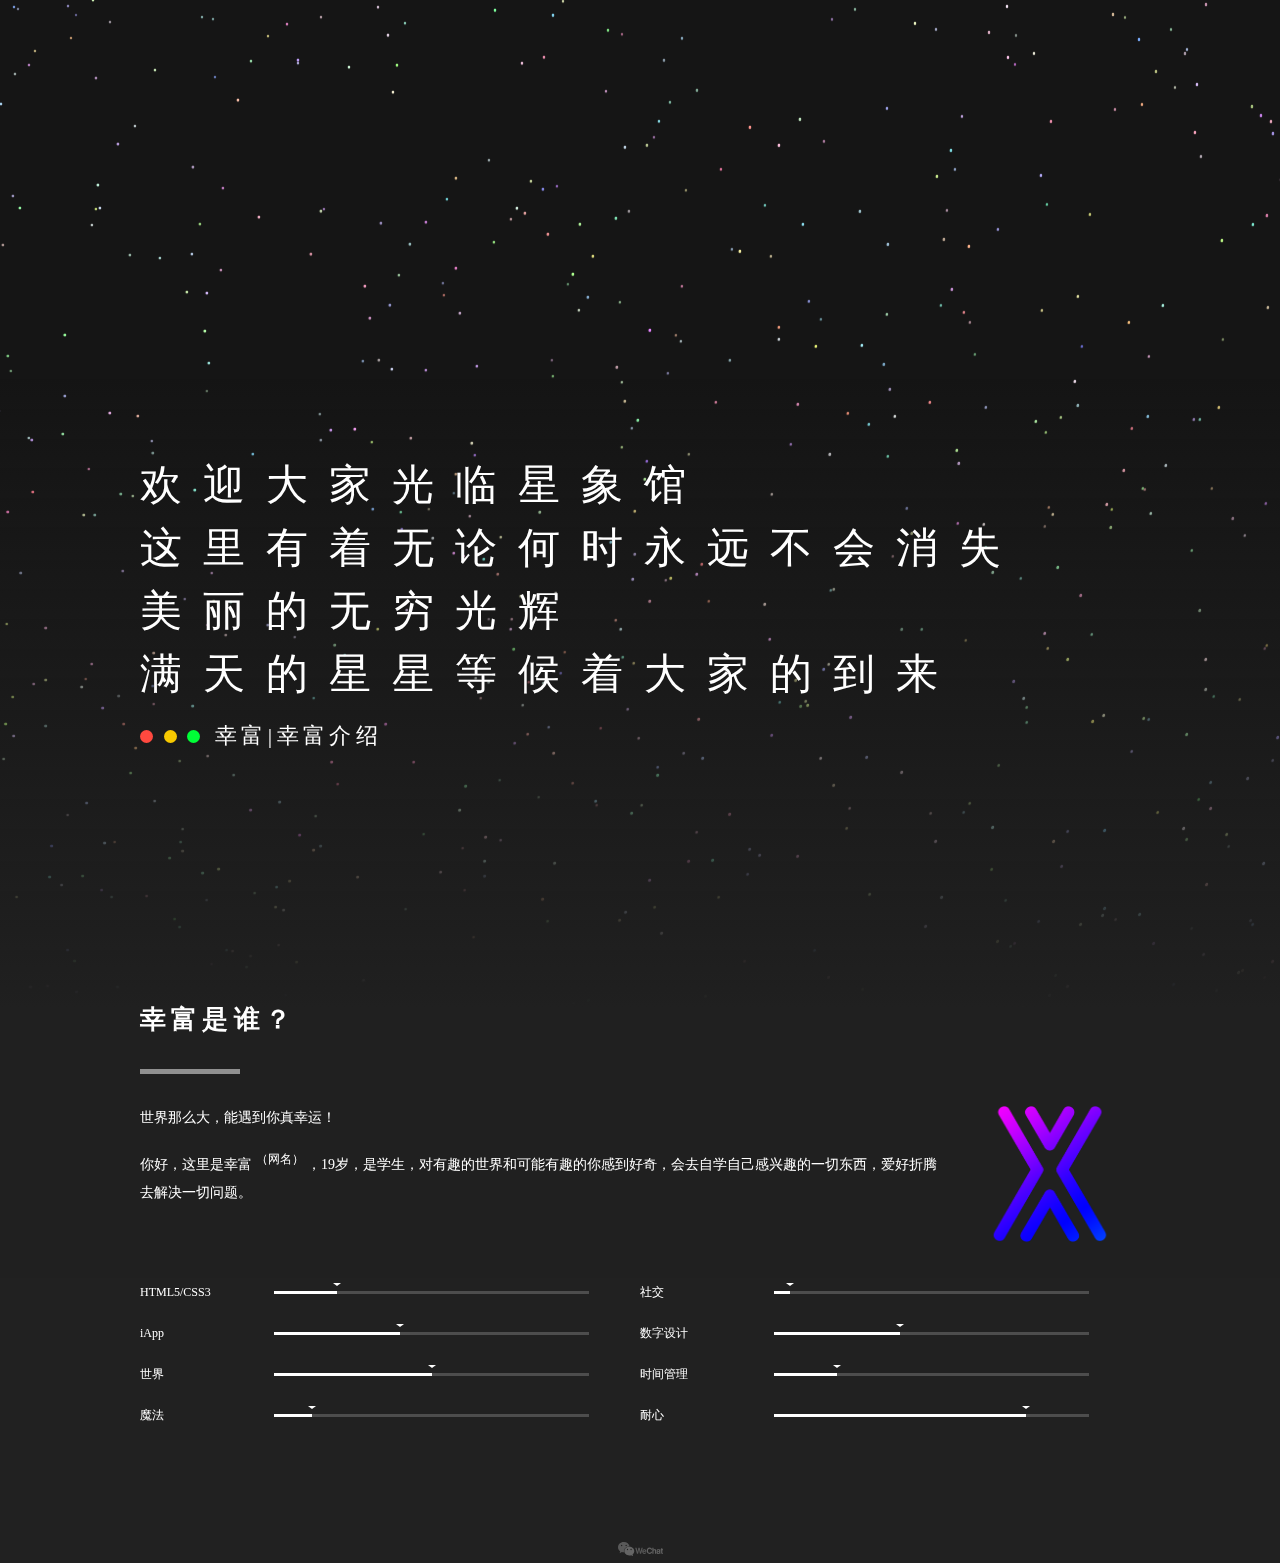
==== commit 35f89454: "Add files via upload" ====
--- a/jieshao/index.html
+++ b/jieshao/index.html
@@ -20,7 +20,7 @@
   <!--      <a class="clip"></a> -->
         </nav> 
           
-          <body onContextMenu="alert('禁止查看源代码，您的行为已记录。'); return false" NOOP="if (window.event != null && window.event.button == 2) alert ('Thanks...');">
+         
 <body data-phone-cc-input="1">
 <body><link href="css/toastr.css" rel="stylesheet">
 <link href="css/style.css" rel="stylesheet">
@@ -48,12 +48,11 @@
             <div class="clear"> <div class="introduct"> 
             <img class="avatar" src="images/zhaoxi.jpg"> <P>世界那么大，能遇到你真幸运！</p> 
             <p style="padding-bottom:1em;"></p> 
-            <p>你好，这里是幸富 <sup>（网名）</sup> ，18岁，是学生，对有趣的世界和可能有趣的你感到好奇，会去自学自己感兴趣的一切东西，爱好折腾去解决一切问题。</p>
+            <p>你好，这里是幸富 <sup>（网名）</sup> ，19岁，是学生，对有趣的世界和可能有趣的你感到好奇，会去自学自己感兴趣的一切东西，爱好折腾去解决一切问题。</p>
               <p style="padding-bottom:1em;"></p> 
 <!--<p>正在尝试从事互联网相关工作，这条路我才刚刚迈开了我的第一步,
 路上的坎一定会非常多，但在我眼里,没有什么问题是尝试不能解决的，如果有那就多尝试几次甚至上百次,
-即使前方的路看似绝境，也要有硬生生给自己开出一条路的勇气。
-</p>  -->
+即使前方的路看似绝境，也要有硬生生给自己开出一条路的勇气。</p>  -->
             <!--<p>希望能与你在比特之海的繁星之下相见！</p> -->
             <div class="chatbox">   <div class="line loading"> <span></span> 
             <span></span> <span></span> </div> </div> </div> 
@@ -89,140 +88,79 @@
             </div>
             </div> 
             </div> 
-            <div class="find ch"> <div class="container links">
-                <!-- <h2 class="chtitle">幸富生活的<span>地方</span></h2>  -->
-                <!-- <div class="clear col-3">  -->
-                 <!--<a href="http://120.77.207.119/" target="_blank"> -->
-                 <!--<div class="item"> -->
-                 <!--<div class="bg" style="background-color:#28a9e0"></div> -->
-                 <!--<div class="inner"> <span>软件库</span> </div> </div> </a> -->
-                 <!--<a href="/" target="_blank">-->
-                 <!-- <div class="item"> <div class="bg" style="background-color:#28a9e0"></div> -->
-                 <!--  <div class="inner"> <span>QQ交流群</span> </div> </div> </a> -->
-                 <!--    <a href="/" target="_blank"> -->
-                 <!--     <div class="item"> -->
-                 <!--      <div class="bg" style="background-color:#28a9e0"></div>-->
-                 <!--      <div class="inner"> <span>幸富导航</span> </div> </div> </a> </div> -->
-                     <!-- <div class="clear"> -->
-                     <!--  <a href="/" target="_blank">-->
-                     <!--   <div class="item"> -->
-                     <!--    <div class="bg" style="background-color:#28a9e0"></div> -->
-                     <!--     <div class="inner"> <i class="icon-qq"></i> -->
-                     <!--      <span>QQ</span> </div> </div> </a> -->
-                     <!--       <a href="/" target="_blank">-->
-                     <!--<div class="item"> <div class="bg" style="background-color:#28a9e0"></div> -->
-                     <!--<div class="inner"> <i class="icon-mail"></i> <span>Mail</span> </div> </div> </a>-->
-                     <!--<a href="https://www.x6d.com/" target="_blank"> -->
-                     <!--<div class="item"> <div class="bg" style="background-color:#e6162d"></div>-->
-                     <!--<div class="inner"> <i class="icon-weibo"></i> <span>Weibo</span> </div> </div> </a> -->
-                     <!--<a href="/" target="_blank"> -->
-                     <!--<div class="item"> <div class="bg" style="background-color:#f9a2a8"></div> -->
-                     <!--<div class="inner"> <i class="icon-bilibili"></i> -->
-                     <!--<span>Bilibili</span> </div> </div> </a> -->
-                     <!--<a href="/" target="_blank"> -->
-                     <!--<div class="item"> <div class="bg" style="background-color:#28a9e0"></div> -->
-                     <!--<div class="inner"> <i class="icon-twitter"></i> <span>Twitter</span> </div> </div> </a> -->
-                     <!--<a href="/" target="_blank">-->
-                     <!--   <div class="item"> <div class="bg" style="background-color:#0f88eb"></div>-->
-                     <!--    <div class="inner"> <i class="icon-zhihu"></i> -->
-                     <!--     <span>知乎</span> </div> </div> </a> -->
-                     <!--     <a href="/" target="_blank"> -->
-                     <!--     <div class="item"> <div class="bg" style="background-color:#f09199"></div>-->
-                     <!--     <div class="inner"> <i class="icon-bookmark"></i> <span>Bangumi</span> </div> </div> </a> <a href="http://music.163.com" target="_blank"> -->
-                     <!--     <div class="item"> <div class="bg" style="background-color:#f12d35"></div>-->
-                     <!--     <div class="inner"> <i class="icon-netease_music"></i> -->
-                     <!--     <span>网易云音乐</span> </div> </div> </a> -->
-                     <!--     <a href="https://github.com" target="_blank"> -->
-                     <!--     <div class="item"> <div class="bg" style="background-color:#353535"></div> -->
-                     <!--     <div class="inner"> <i class="icon-github"></i> <span>Github</span> </div> </div> </a> -->
-                     <!--     <a href="https://www.x6k.com/" target="_blank"> <div class="item"> <div class="bg" style="background-color:#b600ff"></div> -->
-                     <!--     <div class="inner"> <i class="icon-instagram"></i> <span>Instgram</span> </div> </div> </a> </div> </div> </div>-->
-                          <!--<div class="gate ch"> <div class="container links"> -->
-                          <!--<h2 class="chtitle">幸富的<span>邻居</span>们</h2> -->
-                          <!--<div class="clear"> <a href="/" target="_blank"> -->
-                          <!--<div class="item"> -->
-                          <!--<div class="avatar"> <img src="images/micooz.bab73e68.jpeg"> </div>-->
-                          <!--<div class="inner"> <h5>Micooz</h5> <p>可爱的男孩子XD</p> </div> </div> </a>-->
-                          <!--<a href="/" target="_blank"> -->
-                          <!--<div class="item akarin"> <div class="avatar"> <img src="images/lynn.a2e97198.jpeg"> </div> -->
-                          <!--<div class="inner"> <h5><span style="opacity:.3">毫无存在感</span>的凌</h5> <p>可靠的魔法少年</p> </div> </div> </a> -->
-                          <!--<a href="/" target="_blank"> -->
-                          <!--<div class="item"> <div class="avatar"> <img src="images/totoro.28186699.jpeg"> </div> -->
-                          <!--<div class="inner"> <h5>卜卜口</h5>-->
-                          <!--<p>无处不在的美味卜卜</p> </div> </div> </a>-->
-                          <!--<a href="/" target="_blank"> <div class="item"> -->
-                          <!--<div class="avatar"> <img src="images/an.7db361fd.jpeg"> </div> -->
-                          <!--<div class="inner"> <h5>三千院の暗</h5> <p>人生赢家小暗</p> </div> </div> </a> -->
-                          <!--<a href="/" target="_blank"> -->
-                          <!--<div class="item"> <div class="avatar"> <img src="images/sora.e0fce0ee.jpeg"> </div> -->
-                          <!--<div class="inner"> <h5>妹空</h5> <p>草莓味的妹空酱</p> </div> </div> </a> -->
-                          <!--<a href="/" target="_blank"> -->
-                          <!--<div class="item"> <div class="avatar"> <img src="images/rakume.eb1a5fc1.jpeg"> </div>-->
-                          <!--<div class="inner"> <h5>Rakume</h5> <p>消失在人群中的团长</p> </div> </div> </a>-->
-                          <!--<a href="/" target="_blank"> -->
-                          <!--<div class="item"> <div class="avatar"> <img src="images/almsev.2fa15777.jpeg"> </div> -->
-                          <!--<div class="inner"> <h5>Almsev</h5> <p>消失的霖菓村村长</p> </div> </div> </a> -->
-                          <!--<a href="/" target="_blank">-->
-                          <!-- <div class="item"> <div class="avatar"> <img src="images/oott123.1f5d8fc3.jpeg"> </div>-->
-                          <!--     <div class="inner"> <h5>Oott123</h5> <p>三三菊苣</p> </div> </div> </a> -->
-                          <!--     <a href="/" target="_blank"> -->
-                          <!--     <div class="item"> <div class="avatar"> <img src="images/digua.51605f1e.jpeg"> </div>-->
-                          <!--     <div class="inner"> <h5>地瓜</h5> <p>烤的热乎乎的地瓜</p> </div> </div> </a> -->
-                          <!--     <a href="/" target="_blank">-->
-                          <!--      <div class="item"> <div class="avatar"> <img src="images/ybusad.8c3014a7.jpeg"> </div> -->
-                          <!--      <div class="inner"> <h5>孙天骁</h5> <p>孙天骁的个人网站</p> </div> </div> </a> -->
-                          <!--      <a href="/" target="_blank"> -->
-                          <!--      <div class="item"> <div class="avatar"> <img src="images/cenegd.986634e6.jpeg"> </div> -->
-                          <!--      <div class="inner"> <h5>亓一超</h5> <p>cenegd</p> </div> </div> </a>-->
-                          <!--       <a href="/" target="_blank"> <div class="item"> -->
-                          <!--       <div class="avatar"> <img src="images/dante.223316a8.jpeg"> </div> -->
-                          <!--       <div class="inner"> <h5>Dante</h5> <p>cfan菊苣</p> </div> </div> </a> -->
-                          <!--       <a href="/" target="_blank"> -->
-                          <!--       <div class="item"> <div class="avatar"> <img src="images/starryvoid.04549413.jpeg"> </div>-->
-                          <!--       <div class="inner"> <h5>Starryvoid</h5> <p>繁星天</p> </div> </div> </a> -->
-                          <!--       <a href="/" target="_blank"> -->
-                          <!--       <div class="item"> <div class="avatar"> <img src="images/sylingd.eee1bccb.jpeg"> </div>-->
-                          <!--       <div class="inner"> <h5>泷涯</h5> <p>坠吼的膜法师</p> </div> </div> </a> -->
-                          <!--       <a href="/" target="_blank">-->
-                          <!--           <div class="item"> <div class="avatar"> <img src="images/jipai.664f7e17.jpeg"> </div>-->
-                          <!--           <div class="inner"> <h5>鸡排</h5> <p>好次的鸡排</p> </div> </div> </a>-->
-                          <!--           <a href="/" target="_blank"> -->
-                          <!--           <div class="item"> <div class="avatar"> <img src="images/shellv.0d75f3b7.jpeg"> </div> -->
-                          <!--           <div class="inner"> <h5>电磁泡ShellV</h5> <p>泡！泡泡泡！</p> </div> </div> </a>-->
-                          <!--           <a href="/" target="_blank"> -->
-                          <!--           <div class="item"> <div class="avatar"> <img src="images/tcdw.7a6c64d6.jpeg"> </div>-->
-                          <!--           <div class="inner"> <h5>吐槽大王</h5> <p>好耶，是tcdw!</p> </div> </div> </a> -->
-                          <!--           <a href="/" target="_blank"> -->
-                          <!--           <div class="item"> <div class="avatar"> <img src="images/jackworks.9547e7e9.jpeg"> </div> -->
-                          <!--           <div class="inner"> <h5>光棱</h5> <p>JackWorks 暂时离开了</p> </div> </div> </a> -->
-                          <!--           <a href="/" target="_blank"> -->
-                          <!--           <div class="item"> <div class="avatar"> <img src="images/touka.3faff3bd.jpeg"> </div> -->
-                          <!--           <div class="inner"> <h5>洛城东华</h5> <p>世界另一端的无证网管</p> </div> </div> </a>-->
-                          <!--           <a href="/" target="_blank"> -->
-                          <!--           <div class="item"> <div class="avatar"> <img src="images/blingwang.39cdf894.jpeg"> </div>-->
-                          <!--           <div class="inner"> <h5>派兹的小站</h5> <p>银不了，尽梨了</p> </div> </div> </a> -->
-                          <!--           <a href="/" target="_blank"> -->
-                          <!--           <div class="item"> <div class="avatar"> <img src="images/kano.615da452.jpeg"> </div> -->
-                          <!--           <div class="inner"> <h5>神楽坂の猫</h5> <p>是卡諾和鵯凪，蹭蹭</p> </div> </div> </a> -->
-                          <!--           <a href="/" target="_blank"> -->
-                          <!--           <div class="item"> <div class="avatar"> <img src="images/yunyou.89774c37.jpeg"> </div> -->
-                          <!--           <div class="inner"> <h5>云游君</h5> <p>云游君的小站</p> </div> </div> </a> -->
-                          <!--           <a href="/" target="_blank"> -->
-                          <!--           <div class="item"> <div class="avatar"> <img src="images/minamion.8803b164.jpeg"> </div> -->
-                          <!--           <div class="inner"> <h5>神楽坂南音</h5> <p>*好* 是南音</p> </div> </div> </a> </div> -->
-                          <!--           </div> </a> </div></div> </div>-->
-<!--                  <div class="footer ch"> <div class="container"> <h3></h3> <p>蘑菇森林的尽头，新世界的起点</p> 
-                 <p class="c"><a href="/">Say hello to me @ </a></p> 
-                  </div>  -->
                  </div>
                 </div>
               <script src="js/page.3a0791a3.js"></script> 
            <script type="text/javascript" src="js/stats.js" charset="UTF-8">
        </script>
-         
-  <audio autoplay>
+<!--  <audio autoplay>
 	    <source src="https://api.uomg.com/api/rand.music?mid=7418259811" type="audio/mpeg">
- </audio>
-  
+ </audio> -->
+  <!--测试  -->
+  <link rel="stylesheet" href="css/style1.css" media="screen" type="text/css">
+ <script src="js/script.js" type="text/javascript"></script>
+  <script>
+  	jQuery(document).ready(function() {
+  	var QRBox	=	$('#QRBox');
+  	var MainBox	=	$('#MainBox');
+  	// var WeChanQR	=	"https://cdn.jsdelivr.net/gh/zhx6/imgtuchuang/566b698bfc1b3abb7b0b668d22676c3f.jpg"; //微信二维码
+	var WeChanQR	=	"image/zhaoxi.jpg"; //微信二维码
+  
+  
+  	
+  
+  	function showQR(QR) {
+  		if (QR) {
+  			MainBox.css('background-image','url(' + QR + ')');
+  		}
+  		$('#DonateText,#donateBox,#github').addClass('blur');
+  		QRBox.fadeIn(300,function(argument) {
+  			MainBox.addClass('showQR');
+  		});
+  	}
+  
+  	$('#donateBox>li').click(function(event) {
+  		var thisID	=	$(this).attr('id');
+  	if (thisID === 'AliPay') {
+  			showQR(AliPayQR);
+  		} else if (thisID === 'WeChat') {
+  			showQR(WeChanQR);
+  		} else if (thisID === 'QQ') {
+  			showQR(QQQR);
+  		
+  		}
+  	});
+  
+  	MainBox.click(function(event) {
+  		MainBox.removeClass('showQR').addClass('hideQR');
+  		setTimeout (function(a) {
+  			QRBox.fadeOut(300,function(argument) {
+  				MainBox.removeClass('hideQR');
+  			});
+  			$('#DonateText,#donateBox,#github').removeClass('blur');
+  		},600);
+  
+  	});
+  });
+  </script>
+  
+  
+  </head>
+  
+  <body>
+  		  <div style="height: 20%;"></div>
+  	 
+<center>  <!--居中 中心-->
+  	<ul id="donateBox" >
+		<li id="">微信</li>
+  		<li id="WeChat">微信</li>
+		<li id="">微信</li>
+  	</ul>
+  	<div id="QRBox" >
+  		<div id="MainBox"></div>
+  	</div>
+</center>
+  
+  <!-- 测试 -->
     </body>
 </html>
--- a/jieshao/css/style1.css
+++ b/jieshao/css/style1.css
@@ -0,0 +1,150 @@
+
+/* 可以流 */
+
+#donateBox {
+	left: calc(50% - 150px);
+	top: calc(50% - 15px);
+	/*background-color: #fff;
+	border: 1px solid #ddd;*/
+	border-radius: 6px;
+	width: 300px;
+	height: 28px;
+
+	z-index: 1;
+}
+ 
+#donateBox li {
+	width: 100px;
+	float: left;
+	text-align: center;
+/*	border-left: 1px solid #ddd;*/
+	background: no-repeat center center;
+/*	background-color: rgba(204, 217, 220,0.1);*/
+	background-size: 45px;
+	transition: all .3s;
+	cursor: pointer;
+	overflow: hidden;
+	line-height: 600px;
+	height: 28px;
+	-webkit-filter: grayscale(1);
+	filter: grayscale(1);
+	opacity: 0.5;
+}
+
+
+#donateBox li:hover {
+/*	background-color: rgba(204, 217, 220,0.3);*/
+	-webkit-filter: grayscale(0);
+	filter: grayscale(0);
+	opacity: 1;
+}
+#donateBox>li:first-child {
+	border-width: 0;
+}
+#donateBox a {
+	display: block;
+}
+#donateBox #WeChat {
+	background-image: url(../fonts/wechat.svg);
+}
+#QRBox {
+	top: 0;
+	left: 0;
+	z-index: 1;
+/*	background-color: rgba(255,255,255,0.3);*/
+	display: none;
+    perspective: 400px;
+}
+
+#MainBox {
+	cursor: pointer;
+	position: absolute;
+	text-align: center;
+	width: 150px;
+	height: 150px;
+	left: calc(50% - 75px);
+	top: calc(50% - 150px);
+	background: #fff no-repeat center center;
+	background-size: 130px;
+	border-radius: 10px;
+	box-shadow: 0px 2px 7px rgba(0,0,0,0.3);
+    opacity: 0;
+	transition: all 1s ease-in-out;
+	transform-style: preserve-3d;
+    transform-origin: center center;
+    overflow: hidden;
+}
+
+#MainBox.showQR {
+	opacity: 1;
+    animation-name:showQR;
+    animation-duration:3s;
+    animation-timing-function:ease-in-out;
+    animation-iteration-count:1;
+    animation-fill-mode:forwards;
+    -webkit-animation:showQR 3s ease-in-out 0s 1 normal forwards;
+}
+@keyframes showQR {
+	from {
+		transform: rotateX(90deg);
+	}
+	8% {
+		opacity: 1;
+		transform: rotateX(-60deg);
+	}
+	18% {
+		opacity: 1;
+		transform: rotateX(40deg);
+	}
+	34% {
+		transform: rotateX(-28deg);
+	}
+	44% {
+		opacity: 1;
+		transform: rotateX(18deg);
+	}
+	58% {
+		opacity: 1;
+		transform: rotateX(-12deg);
+	}
+	72% {
+		opacity: 1;
+		transform: rotateX(9deg);
+	}
+	88% {
+		opacity: 1;
+		transform: rotateX(-5deg);
+	}
+	96% {
+		opacity: 1;
+		transform: rotateX(2deg);
+	}
+	to {
+		opacity: 1;
+	}
+}
+
+#MainBox.hideQR {
+	opacity: 1;
+    animation-name:hideQR;
+    animation-duration:0.5s;
+    animation-timing-function:ease-in-out;
+    animation-iteration-count:1;
+    animation-fill-mode:forwards;
+    -webkit-animation:hideQR 0.5s ease-in-out 0s 1 normal forwards;
+}
+@keyframes hideQR {
+	from {
+	}
+	20%,50% {
+		transform: scale(1.08,1.08);
+		opacity: 1;
+	}
+	to {
+		opacity: 0;
+		transform: rotateZ(40deg) scale(0.6,0.6);
+	}
+}
+		opacity: 1;
+
+
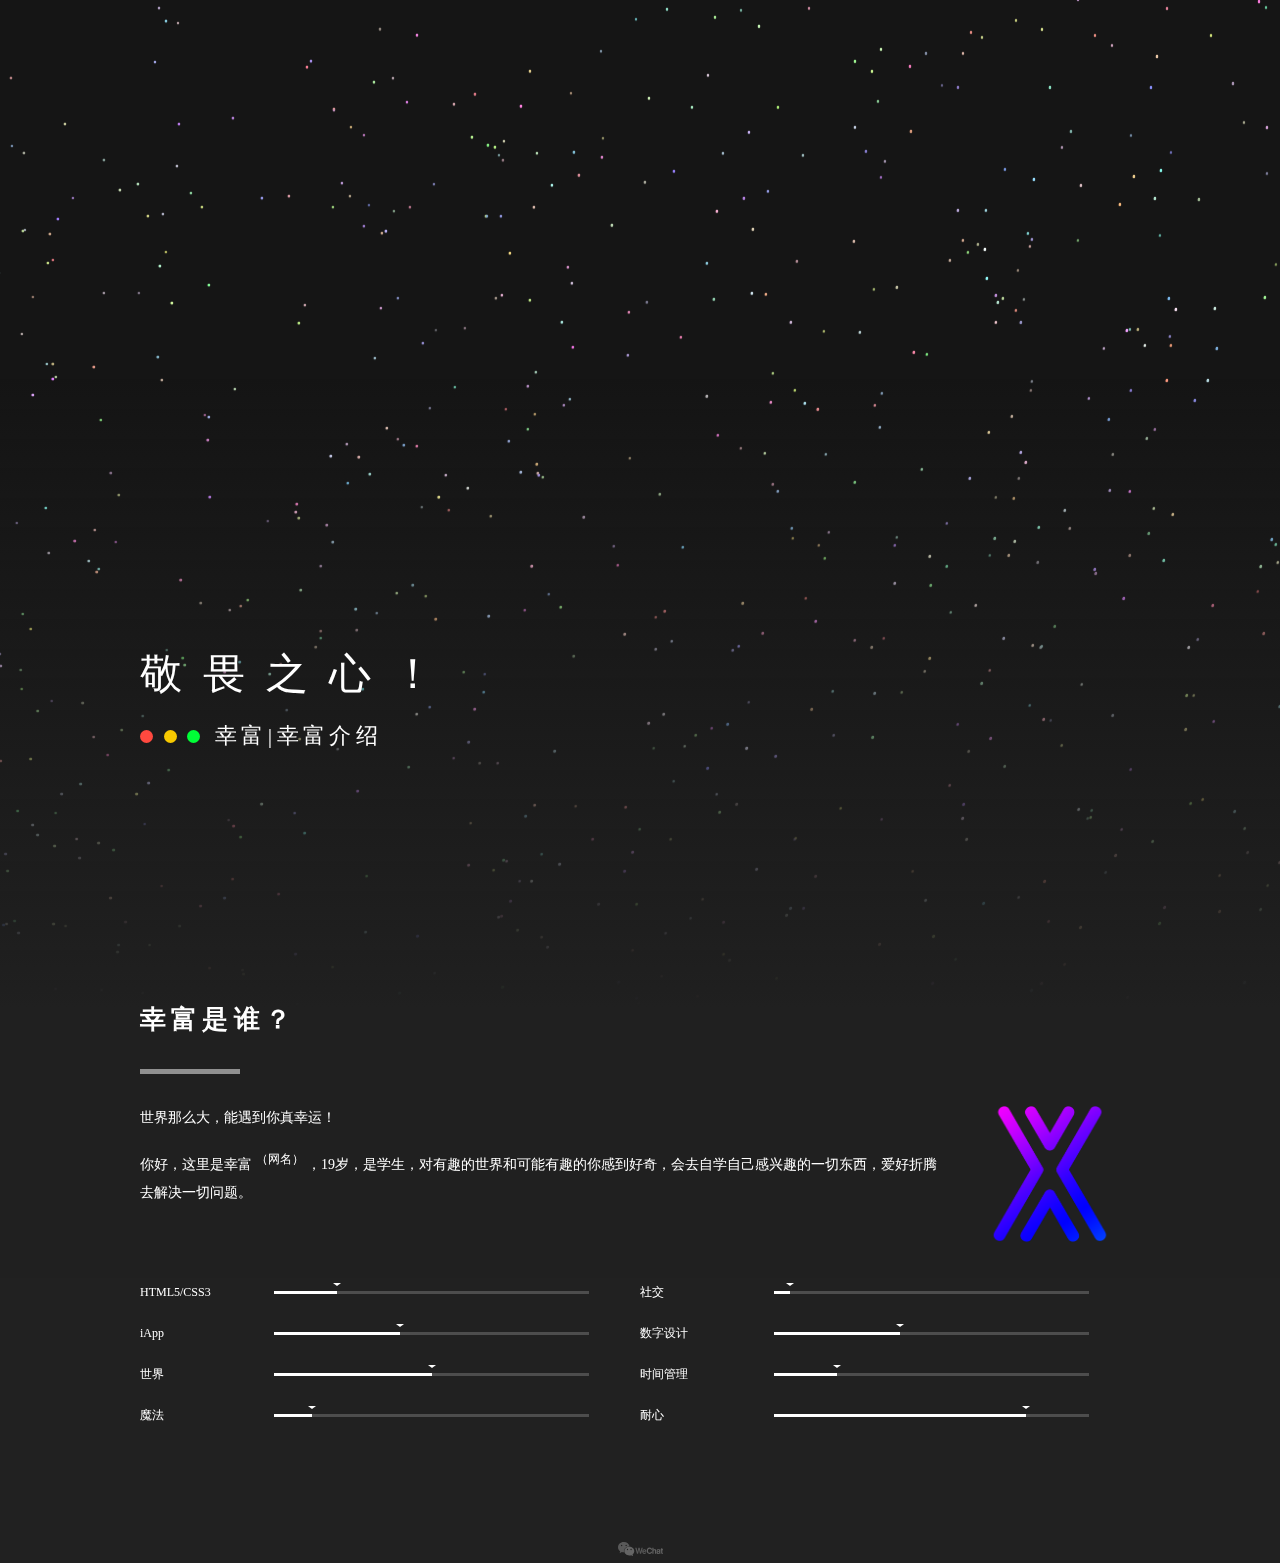
==== commit 1e49042c: "Update and rename 介绍 /index.html to jieshao/index.html" ====
--- a/jieshao/index.html
+++ b/jieshao/index.html
@@ -1,101 +1,101 @@
-<!DOCTYPE html>
-<html lang="en">
-    <head>
-        <meta charset="UTF-8"><meta http-equiv="X-UA-Compatible" content="IE=Edge">
-        <meta name="viewport" id="viewport" content="width=device-width, initial-scale=1">
-        <link rel="shortcut icon" type="image/x-icon" href="favicon.ico">
-        <title>幸富|幸富介绍 </title>
-        <meta name="description" content="幸富的个人网站，期待与更多的人相遇！">
-        <meta name="keywords" content="幸富 幸富科技 幸富网络 个人网站"><link rel="apple-touch-icon-precomposed" href="images/avatar.bab2b7d4.jpeg">
-        <link rel="stylesheet" type="text/css" href="css/h.9c69ed6c.css">
-        <link rel="stylesheet" type="text/css" href="css/nekotora.99cf6f8c.css">
-        <script async src="https://www.googletagmanager.com/gtag/js?id=UA-137340638-1"></script>
-        <script>function a(){dataLayer.push(arguments)}window.dataLayer=window.dataLayer||[],a("js",new Date),a("config","UA-137340638-1");</script>
-        </head>
-        <body> 
-        <nav> 
-        <!--<a href="/index.html" class="active">幸富</a>-->
-		<!--<a class="clip"></a> -->
-  <!--      <a href="https://jq.qq.com/?_wv=1027&k=8EvvZ3CI">幸富线报群</a>-->
-  <!--      <a class="clip"></a> -->
-        </nav> 
-          
-         
-<body data-phone-cc-input="1">
-<body><link href="css/toastr.css" rel="stylesheet">
-<link href="css/style.css" rel="stylesheet">
-<link href="css/toastr.min.css" rel="stylesheet">
-<script src="js/toastr.min.js"></script>
-<style>
- .toast-bottom-center {
-  position: absolute;
-  left: 30px;
-  right:10px;
-  top: 20px;
-}
-   </style>
-   
-        <div class="background"> 
-        <canvas id="startrack"></canvas> 
-        <div class="cover"></div> </div>
-        <div class="main"> <div class="ch intro">
-        <div class="container"> <div class="hello">
-            <h1 id="slogan">思考中...</h1> 
-            <h2> <div class="circle"> <span></span> <span></span> 
-            <span></span> </div>幸富|幸富介绍</h2> </div> </div> </div> 
-            <div class="ch about"> <div class="container"> 
-            <h2 class="chtitle"> <span>幸富是谁？</span></h2> 
-            <div class="clear"> <div class="introduct"> 
-            <img class="avatar" src="images/zhaoxi.jpg"> <P>世界那么大，能遇到你真幸运！</p> 
-            <p style="padding-bottom:1em;"></p> 
-            <p>你好，这里是幸富 <sup>（网名）</sup> ，19岁，是学生，对有趣的世界和可能有趣的你感到好奇，会去自学自己感兴趣的一切东西，爱好折腾去解决一切问题。</p>
-              <p style="padding-bottom:1em;"></p> 
-<!--<p>正在尝试从事互联网相关工作，这条路我才刚刚迈开了我的第一步,
-路上的坎一定会非常多，但在我眼里,没有什么问题是尝试不能解决的，如果有那就多尝试几次甚至上百次,
-即使前方的路看似绝境，也要有硬生生给自己开出一条路的勇气。</p>  -->
-            <!--<p>希望能与你在比特之海的繁星之下相见！</p> -->
-            <div class="chatbox">   <div class="line loading"> <span></span> 
-            <span></span> <span></span> </div> </div> </div> 
-            <ul class="skill clear"> <li> <p>HTML5/CSS3</p> 
-            <div class="progress"> <div style="width:20%;"></div>
-            <span>制作网站程度的能力</span> </div> </li> 
-            <li> <p>社交</p> 
-            <div class="progress"> <div style="width:5%;"></div>
-            <span>【静态】</span> 
-            </div> </li> <li> <p>iApp</p>
-            <div class="progress"> <div style="width:40%;"></div>
-            <span>一款手机端开发工具</span> </div> </li> 
-            <li> <p>数字设计</p>
-            <div class="progress"> 
-            <div style="width:40%;">
-            </div><span>让自己舒服程度的能力</span> </div> </li> 
-            <li> <p>世界</p> <div class="progress"> 
-            <div style="width:50%;"></div>
-            <span>观测世界程度的能力</span> </div> </li> 
-            <li> <p>时间管理</p> <div class="progress"> 
-            <div style="width:20%;"></div>
-            <span>瞎折腾浪费时间最在行</span> </div> </li> 
-            <li> <p>魔法</p> <div class="progress"> 
-            <div style="width:12%;"></div>
-            <span>和普通人相同</span> </div> </li> 
-            <li> <p>耐心</p> 
-            <div class="progress"> 
-            <div style="width:80%;"></div>
-            <span>做事情的耐心能力</span> 
-            </div> 
-            </li> 
-            </ul> 
-            </div>
-            </div> 
-            </div> 
-                 </div>
-                </div>
-              <script src="js/page.3a0791a3.js"></script> 
-           <script type="text/javascript" src="js/stats.js" charset="UTF-8">
-       </script>
-<!--  <audio autoplay>
-	    <source src="https://api.uomg.com/api/rand.music?mid=7418259811" type="audio/mpeg">
- </audio> -->
+<!DOCTYPE html>
+<html lang="en">
+    <head>
+        <meta charset="UTF-8"><meta http-equiv="X-UA-Compatible" content="IE=Edge">
+        <meta name="viewport" id="viewport" content="width=device-width, initial-scale=1">
+        <link rel="shortcut icon" type="image/x-icon" href="favicon.ico">
+        <title>幸富|幸富介绍 </title>
+        <meta name="description" content="幸富的个人网站，期待与更多的人相遇！">
+        <meta name="keywords" content="幸富 幸富科技 幸富网络 个人网站"><link rel="apple-touch-icon-precomposed" href="images/avatar.bab2b7d4.jpeg">
+        <link rel="stylesheet" type="text/css" href="css/h.9c69ed6c.css">
+        <link rel="stylesheet" type="text/css" href="css/nekotora.99cf6f8c.css">
+        <script async src="https://www.googletagmanager.com/gtag/js?id=UA-137340638-1"></script>
+        <script>function a(){dataLayer.push(arguments)}window.dataLayer=window.dataLayer||[],a("js",new Date),a("config","UA-137340638-1");</script>
+        </head>
+        <body> 
+        <nav> 
+        <!--<a href="/index.html" class="active">幸富</a>-->
+		<!--<a class="clip"></a> -->
+  <!--      <a href="https://jq.qq.com/?_wv=1027&k=8EvvZ3CI">幸富线报群</a>-->
+  <!--      <a class="clip"></a> -->
+        </nav> 
+          
+         
+<body data-phone-cc-input="1">
+<body><link href="css/toastr.css" rel="stylesheet">
+<link href="css/style.css" rel="stylesheet">
+<link href="css/toastr.min.css" rel="stylesheet">
+<script src="js/toastr.min.js"></script>
+<style>
+ .toast-bottom-center {
+  position: absolute;
+  left: 30px;
+  right:10px;
+  top: 20px;
+}
+   </style>
+   
+        <div class="background"> 
+        <canvas id="startrack"></canvas> 
+        <div class="cover"></div> </div>
+        <div class="main"> <div class="ch intro">
+        <div class="container"> <div class="hello">
+            <h1 id="slogan">思考中...</h1> 
+            <h2> <div class="circle"> <span></span> <span></span> 
+            <span></span> </div>幸富|幸富介绍</h2> </div> </div> </div> 
+            <div class="ch about"> <div class="container"> 
+            <h2 class="chtitle"> <span>幸富是谁？</span></h2> 
+            <div class="clear"> <div class="introduct"> 
+            <img class="avatar" src="images/zhaoxi.jpg"> <P>世界那么大，能遇到你真幸运！</p> 
+            <p style="padding-bottom:1em;"></p> 
+            <p>你好，这里是幸富 <sup>（网名）</sup> ，19岁，是学生，对有趣的世界和可能有趣的你感到好奇，会去自学自己感兴趣的一切东西，爱好折腾去解决一切问题。</p>
+              <p style="padding-bottom:1em;"></p> 
+<!--<p>正在尝试从事互联网相关工作，这条路我才刚刚迈开了我的第一步,
+路上的坎一定会非常多，但在我眼里,没有什么问题是尝试不能解决的，如果有那就多尝试几次甚至上百次,
+即使前方的路看似绝境，也要有硬生生给自己开出一条路的勇气。</p>  -->
+            <!--<p>希望能与你在比特之海的繁星之下相见！</p> -->
+            <div class="chatbox">   <div class="line loading"> <span></span> 
+            <span></span> <span></span> </div> </div> </div> 
+            <ul class="skill clear"> <li> <p>HTML5/CSS3</p> 
+            <div class="progress"> <div style="width:20%;"></div>
+            <span>制作网站程度的能力</span> </div> </li> 
+            <li> <p>社交</p> 
+            <div class="progress"> <div style="width:5%;"></div>
+            <span>【静态】</span> 
+            </div> </li> <li> <p>iApp</p>
+            <div class="progress"> <div style="width:40%;"></div>
+            <span>一款手机端开发工具</span> </div> </li> 
+            <li> <p>数字设计</p>
+            <div class="progress"> 
+            <div style="width:40%;">
+            </div><span>让自己舒服程度的能力</span> </div> </li> 
+            <li> <p>世界</p> <div class="progress"> 
+            <div style="width:50%;"></div>
+            <span>观测世界程度的能力</span> </div> </li> 
+            <li> <p>时间管理</p> <div class="progress"> 
+            <div style="width:20%;"></div>
+            <span>瞎折腾浪费时间最在行</span> </div> </li> 
+            <li> <p>魔法</p> <div class="progress"> 
+            <div style="width:12%;"></div>
+            <span>和普通人相同</span> </div> </li> 
+            <li> <p>耐心</p> 
+            <div class="progress"> 
+            <div style="width:80%;"></div>
+            <span>做事情的耐心能力</span> 
+            </div> 
+            </li> 
+            </ul> 
+            </div>
+            </div> 
+            </div> 
+                 </div>
+                </div>
+              <script src="js/page.3a0791a3.js"></script> 
+           <script type="text/javascript" src="js/stats.js" charset="UTF-8">
+       </script>
+<!--  <audio autoplay>
+	    <source src="https://api.uomg.com/api/rand.music?mid=7418259811" type="audio/mpeg">
+ </audio> -->
   <!--测试  -->
   <link rel="stylesheet" href="css/style1.css" media="screen" type="text/css">
  <script src="js/script.js" type="text/javascript"></script>
@@ -104,7 +104,7 @@
   	var QRBox	=	$('#QRBox');
   	var MainBox	=	$('#MainBox');
   	// var WeChanQR	=	"https://cdn.jsdelivr.net/gh/zhx6/imgtuchuang/566b698bfc1b3abb7b0b668d22676c3f.jpg"; //微信二维码
-	var WeChanQR	=	"image/zhaoxi.jpg"; //微信二维码
+	var WeChanQR	=	"https://幸富.top/jieshao/images/wx.jpg"; //微信二维码
   
   
   	
@@ -160,7 +160,6 @@
   		<div id="MainBox"></div>
   	</div>
 </center>
-  
-  <!-- 测试 -->
-    </body>
-</html>
+  <!-- 测试 -->
+    </body>
+</html>
